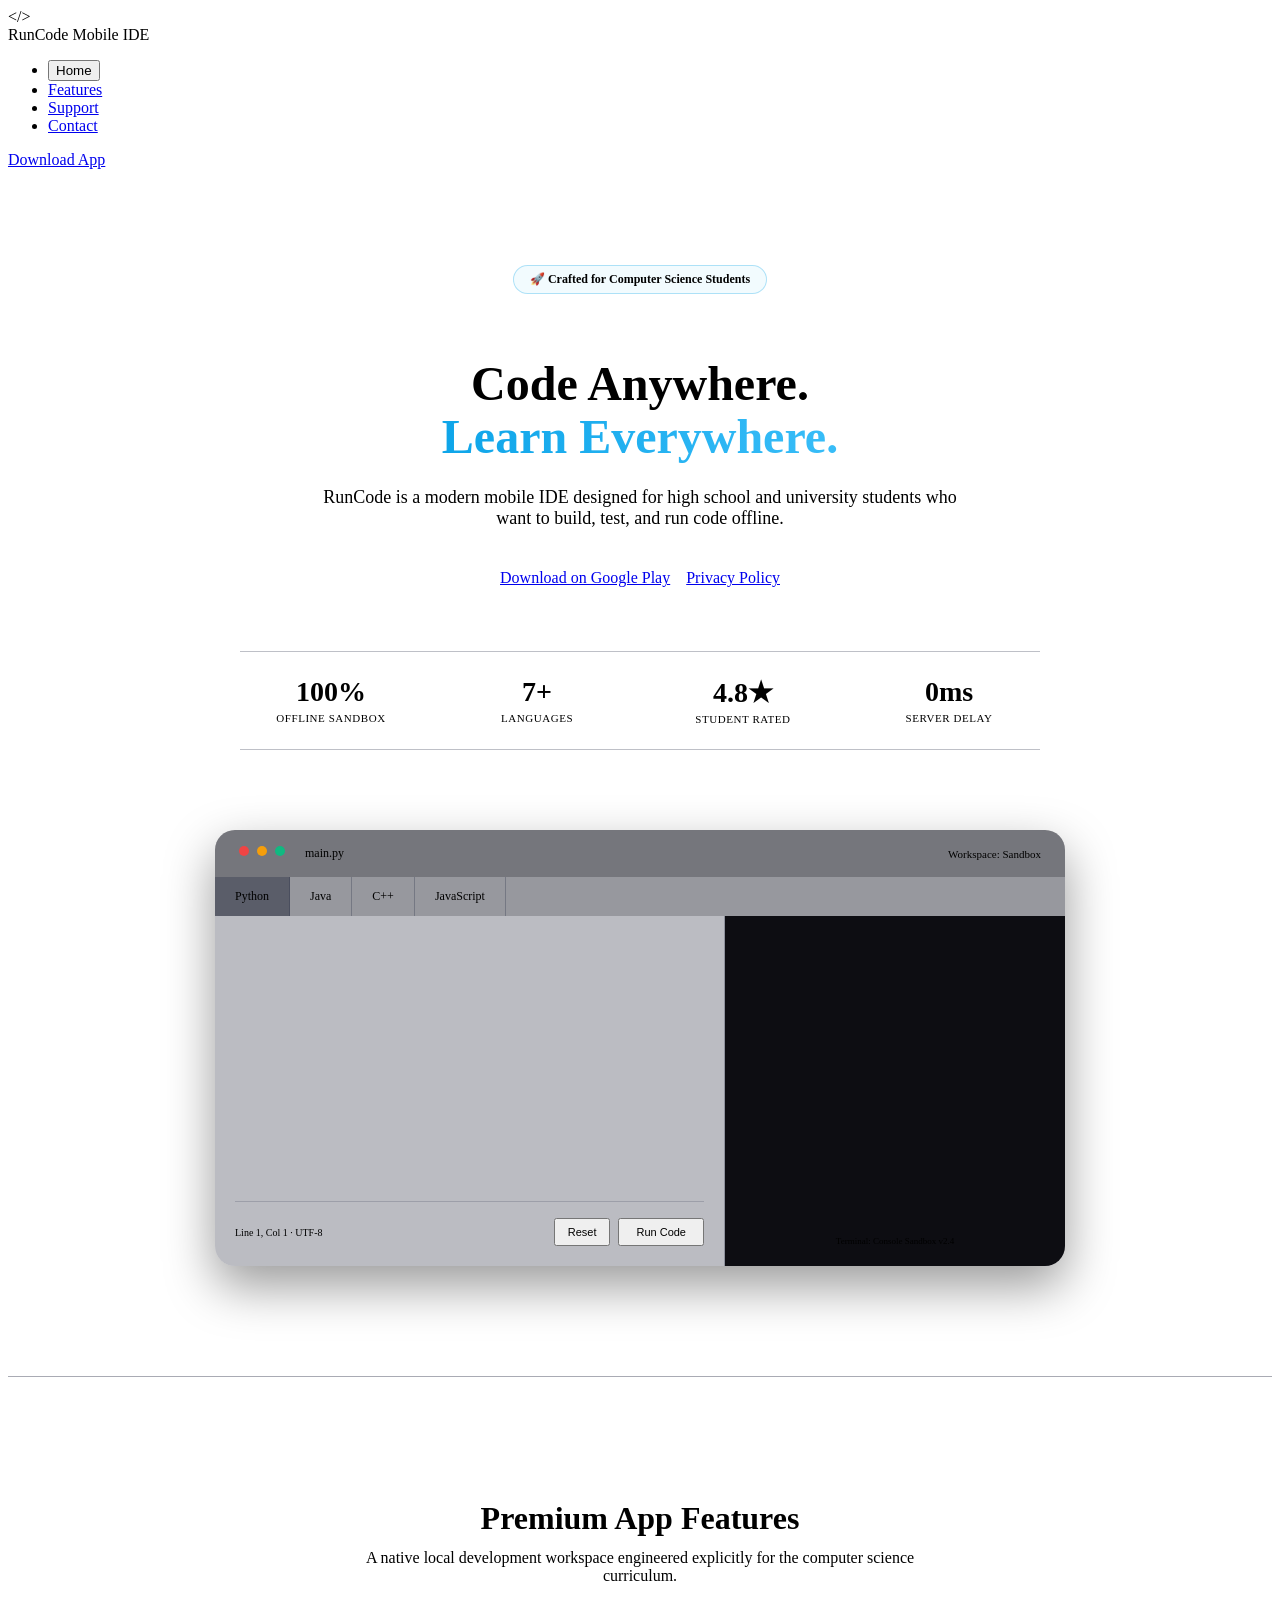
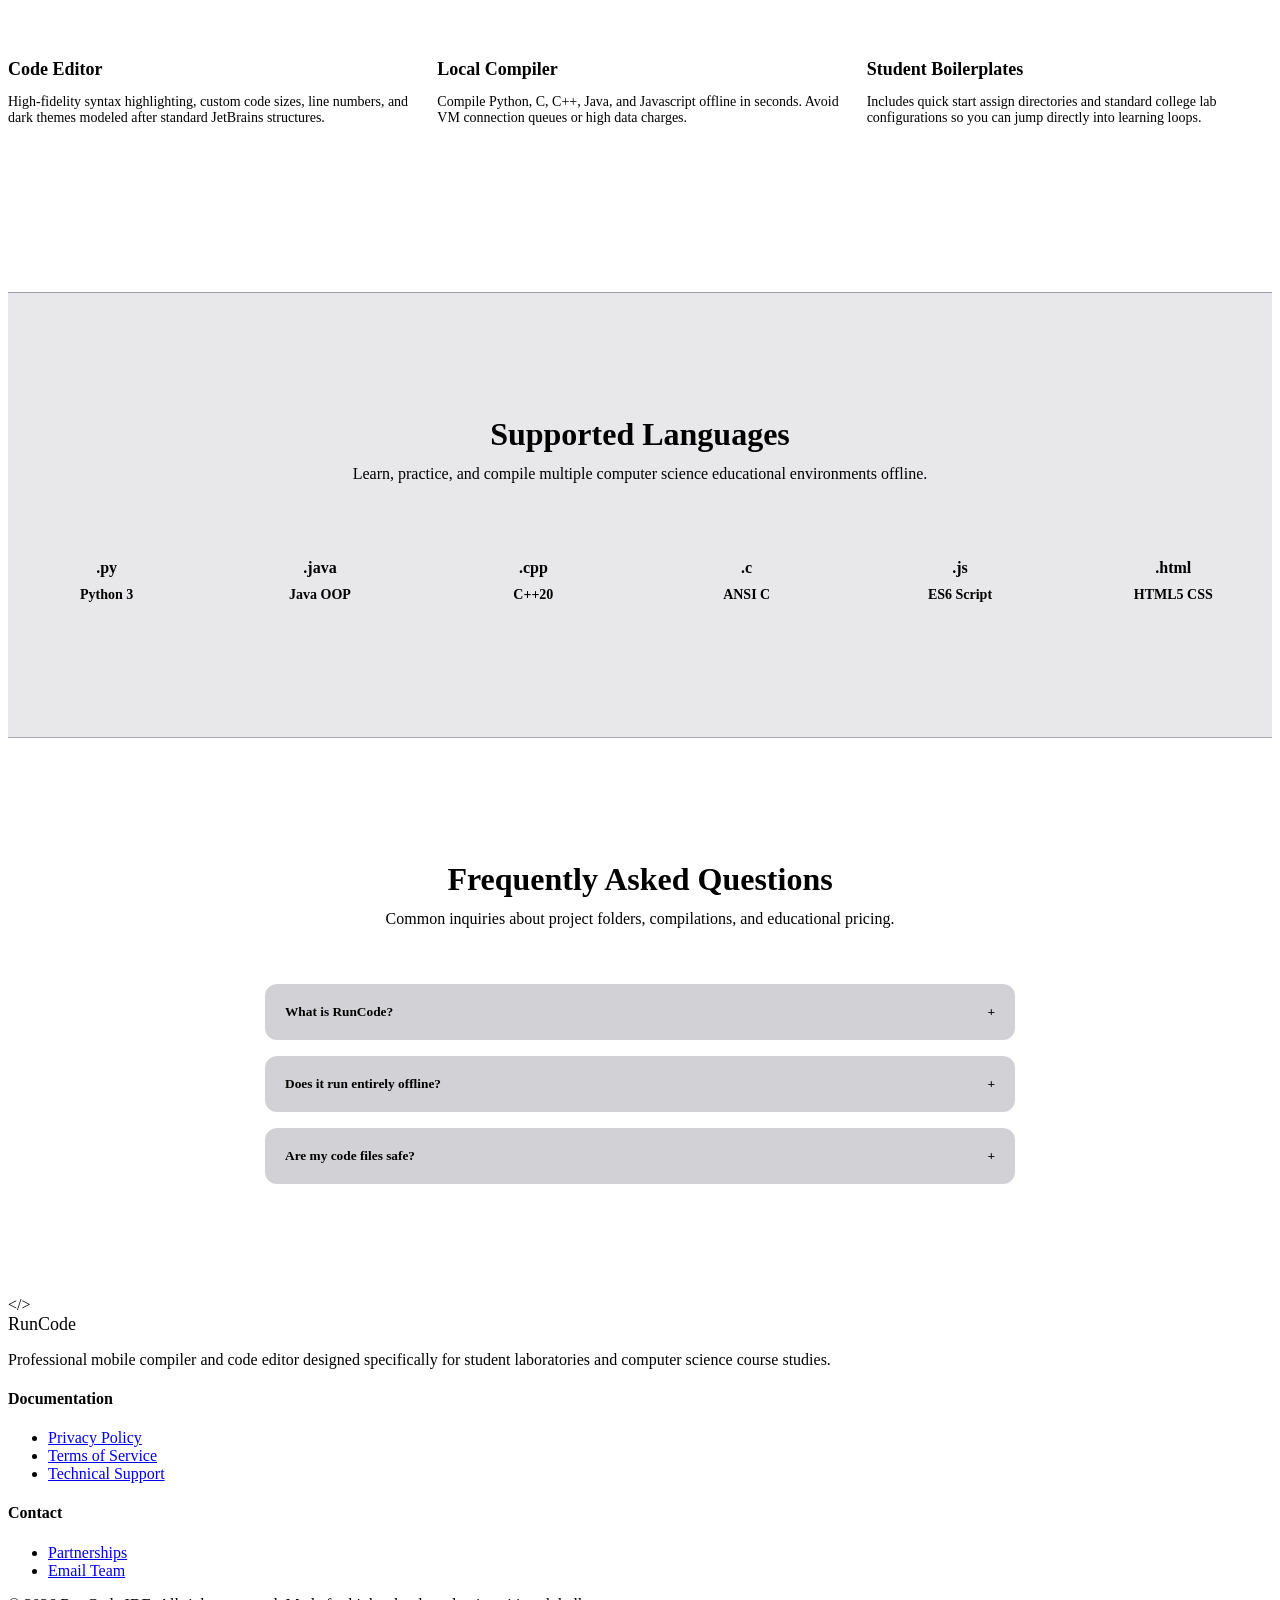
==== index.html @ 437e41e8 "Add files via upload" ====
<!DOCTYPE html>
<html lang="en">
<head>
  <meta charset="UTF-8">
  <meta name="viewport" content="width=device-width, initial-scale=1.0">
  <title>RunCode - Professional Mobile IDE & Code Editor for Students</title>
  
  <!-- Primary Meta Tags -->
  <meta name="title" content="RunCode - Professional Mobile IDE & Code Editor for Students">
  <meta name="description" content="Write, compile, and execute program scripts offline on Android. The ultimate light-weight IDE supporting Python, Java, C, C++, JavaScript, HTML, and CSS for computer science courses.">
  <meta name="keywords" content="RunCode, Mobile IDE, Android code editor, offline compiler, Python IDE, C C++ compiler, Java mobile workspace, CS student editor">
  
  <!-- Custom stylesheets -->
  <link rel="stylesheet" href="css/style.css">
  <link rel="stylesheet" href="css/responsive.css">
  <link rel="stylesheet" href="css/animations.css">
  
  <!-- Inline custom styles for static layout spacing -->
  <style>
    /* Section containers spacing */
    .hero-section {
      padding: 96px 0 110px 0;
      text-align: center;
      position: relative;
    }
    .badge {
      display: inline-flex;
      align-items: center;
      gap: 6px;
      padding: 6px 16px;
      border-radius: 9999px;
      border: 1px solid rgba(14, 165, 233, 0.3);
      background-color: rgba(14, 165, 233, 0.05);
      font-size: 12px;
      font-weight: 600;
      color: var(--accent-color);
      margin-bottom: 24px;
    }
    .hero-heading {
      font-size: 48px;
      margin-bottom: 24px;
      line-height: 1.1;
    }
    .hero-heading span {
      background: linear-gradient(to right, #0EA5E9, #38BDF8);
      -webkit-background-clip: text;
      -webkit-text-fill-color: transparent;
    }
    .hero-desc {
      font-size: 18px;
      max-width: 650px;
      margin: 0 auto 40px auto;
    }
    .hero-ctas {
      display: flex;
      justify-content: center;
      gap: 16px;
      margin-bottom: 64px;
    }
    
    /* Stats Row */
    .stats-row {
      display: grid;
      grid-template-columns: repeat(4, 1fr);
      gap: 24px;
      max-width: 800px;
      margin: 0 auto 80px auto;
      border-top: 1px solid rgba(42, 47, 69, 0.3);
      border-bottom: 1px solid rgba(42, 47, 69, 0.3);
      padding: 24px 0;
    }
    .stat-card {
      text-align: center;
    }
    .stat-value {
      font-family: var(--font-display);
      font-size: 28px;
      font-weight: 800;
      color: var(--text-white);
    }
    .stat-label {
      font-size: 11px;
      color: var(--text-gray);
      text-transform: uppercase;
      letter-spacing: 0.05em;
      margin-top: 4px;
    }

    /* Compiler Mockup styling */
    .mockup-container {
      width: 100%;
      max-width: 850px;
      margin: 0 auto;
      border-radius: 20px;
      border: 1px solid var(--border-color);
      background-color: rgba(30, 34, 53, 0.3);
      backdrop-filter: blur(12px);
      box-shadow: 0 20px 50px rgba(0, 0, 0, 0.4);
      overflow: hidden;
    }
    .mockup-header {
      display: flex;
      align-items: center;
      justify-content: space-between;
      padding: 16px 24px;
      border-b: 1px solid rgba(42, 47, 69, 0.6);
      background-color: rgba(13, 13, 18, 0.4);
    }
    .mockup-dots {
      display: flex;
      gap: 8px;
    }
    .dot {
      height: 10px;
      width: 10px;
      border-radius: 50%;
    }
    .dot-red { background-color: #EF4444; }
    .dot-yellow { background-color: #F59E0B; }
    .dot-green { background-color: #10B981; }
    
    .mockup-file {
      font-family: var(--font-mono);
      font-size: 12px;
      color: var(--text-gray);
      margin-left: 12px;
    }
    .mockup-tabs {
      display: flex;
      border-b: 1px solid rgba(42, 47, 69, 0.3);
      background-color: rgba(13, 13, 18, 0.2);
    }
    .static-lang-tab {
      padding: 12px 20px;
      font-family: var(--font-mono);
      font-size: 12px;
      color: var(--text-gray);
      background: transparent;
      border: none;
      border-right: 1px solid rgba(42, 47, 69, 0.3);
      cursor: pointer;
      transition: var(--transition);
    }
    .static-lang-tab.active {
      background-color: rgba(30, 34, 53, 0.5);
      color: var(--text-white);
      border-bottom: 2px solid var(--accent-color);
    }
    .mockup-split {
      display: grid;
      grid-template-columns: 3fr 2fr;
      min-height: 350px;
    }
    .editor-pane {
      padding: 20px;
      display: flex;
      flex-direction: column;
      border-right: 1px solid rgba(42, 47, 69, 0.3);
    }
    .editor-pane textarea {
      width: 100%;
      flex-grow: 1;
      background: transparent;
      border: none;
      font-family: var(--font-mono);
      font-size: 13px;
      color: #E2E8F0;
      resize: none;
      line-height: 1.6;
    }
    .editor-pane textarea:focus {
      outline: none;
    }
    .editor-footer {
      display: flex;
      justify-content: space-between;
      align-items: center;
      padding-top: 16px;
      border-top: 1px solid rgba(42, 47, 69, 0.2);
      font-family: var(--font-mono);
      font-size: 10px;
      color: var(--text-gray);
    }
    .console-pane {
      background-color: #0D0D12;
      padding: 20px;
      display: flex;
      flex-direction: column;
      justify-content: space-between;
    }
    .console-pane pre {
      font-family: var(--font-mono);
      font-size: 12px;
      color: #CBD5E1;
      white-space: pre-wrap;
      line-height: 1.5;
    }

    /* Grid layouts */
    .section-title {
      text-align: center;
      margin-bottom: 56px;
    }
    .section-title h2 {
      font-size: 32px;
      margin-bottom: 12px;
    }
    .section-title p {
      max-width: 600px;
      margin: 0 auto;
    }
    .grid-3 {
      display: grid;
      grid-template-columns: repeat(3, 1fr);
      gap: 24px;
      margin-bottom: 56px;
    }
    .grid-4 {
      display: grid;
      grid-template-columns: repeat(4, 1fr);
      gap: 24px;
    }

    /* Accordion FAQ */
    .faq-wrapper {
      max-width: 750px;
      margin: 0 auto;
    }
    .faq-item {
      border: 1px solid var(--border-color);
      border-radius: 12px;
      background-color: rgba(30, 34, 53, 0.2);
      margin-bottom: 16px;
      overflow: hidden;
    }
    .faq-trigger {
      width: 100%;
      padding: 20px;
      text-align: left;
      font-family: var(--font-display);
      font-weight: 700;
      color: var(--text-white);
      background: transparent;
      border: none;
      cursor: pointer;
      display: flex;
      justify-content: space-between;
      align-items: center;
    }
    .faq-content {
      padding: 0 20px 20px 20px;
      font-size: 14px;
      color: var(--text-gray);
      line-height: 1.6;
      display: none;
    }
  </style>
</head>
<body>

  <!-- Static header -->
  <header class="header">
    <div class="container header-container">
      <div class="logo-wrapper" onclick="window.scrollTo({top:0, behavior:'smooth'})">
        <div class="logo-icon">
          &lt;/&gt;
        </div>
        <div class="logo-text">
          <span class="logo-title">RunCode</span>
          <span class="logo-subtitle">Mobile IDE</span>
        </div>
      </div>
      
      <nav class="nav-menu">
        <ul class="nav-list">
          <li><button class="nav-link active" onclick="window.scrollTo({top:0, behavior:'smooth'})">Home</button></li>
          <li><a href="#features" class="nav-link">Features</a></li>
          <li><a href="support.html" class="nav-link">Support</a></li>
          <li><a href="contact.html" class="nav-link">Contact</a></li>
        </ul>
      </nav>

      <div class="header-ctas desktop-only">
        <a href="https://play.google.com" target="_blank" class="cta-button cta-primary">Download App</a>
      </div>
    </div>
  </header>

  <!-- Hero section -->
  <section class="hero-section">
    <div class="container scroll-fade">
      <div class="badge">🚀 Crafted for Computer Science Students</div>
      <h1 class="hero-heading">Code Anywhere. <br><span>Learn Everywhere.</span></h1>
      <p class="hero-desc">RunCode is a modern mobile IDE designed for high school and university students who want to build, test, and run code offline.</p>
      
      <div class="hero-ctas">
        <a href="https://play.google.com" target="_blank" class="cta-button cta-primary">Download on Google Play</a>
        <a href="privacy.html" class="cta-button cta-secondary">Privacy Policy</a>
      </div>

      <!-- Rating metrics row -->
      <div class="stats-row">
        <div class="stat-card">
          <div class="stat-value">100%</div>
          <div class="stat-label">Offline Sandbox</div>
        </div>
        <div class="stat-card">
          <div class="stat-value">7+</div>
          <div class="stat-label">Languages</div>
        </div>
        <div class="stat-card">
          <div class="stat-value">4.8★</div>
          <div class="stat-label">Student Rated</div>
        </div>
        <div class="stat-card">
          <div class="stat-value">0ms</div>
          <div class="stat-label">Server Delay</div>
        </div>
      </div>

      <!-- Mockup Compiler Frame -->
      <div class="mockup-container floating-mock">
        <div class="mockup-header">
          <div class="mockup-dots">
            <div class="dot dot-red"></div>
            <div class="dot dot-yellow"></div>
            <div class="dot dot-green"></div>
            <span class="mockup-file" id="static-file-label">main.py</span>
          </div>
          <span style="font-family:var(--font-mono);font-size:11px;color:var(--text-muted)">Workspace: Sandbox</span>
        </div>
        
        <div class="mockup-tabs">
          <button class="static-lang-tab active" data-lang="python">Python</button>
          <button class="static-lang-tab" data-lang="java">Java</button>
          <button class="static-lang-tab" data-lang="cpp">C++</button>
          <button class="static-lang-tab" data-lang="javascript">JavaScript</button>
        </div>

        <div class="mockup-split">
          <div class="editor-pane">
            <textarea id="static-code-editor" spellcheck="false"></textarea>
            <div class="editor-footer">
              <span>Line 1, Col 1 · UTF-8</span>
              <div style="display:flex;gap:8px">
                <button id="static-reset-btn" class="cta-button cta-secondary" style="padding:6px 12px;font-size:11px">Reset</button>
                <button id="static-run-btn" class="cta-button cta-primary" style="padding:6px 16px;font-size:11px">Run Code</button>
              </div>
            </div>
          </div>
          <div class="console-pane">
            <pre id="static-terminal-console"></pre>
            <span style="font-family:var(--font-mono);font-size:9px;color:var(--text-muted)">Terminal: Console Sandbox v2.4</span>
          </div>
        </div>
      </div>

    </div>
  </section>

  <!-- Features grid section -->
  <section id="features" style="padding:96px 0;border-top:1px solid rgba(42, 47, 69, 0.4)">
    <div class="container scroll-fade">
      <div class="section-title">
        <h2>Premium App Features</h2>
        <p>A native local development workspace engineered explicitly for the computer science curriculum.</p>
      </div>
      
      <div class="grid-3" style="grid-template-columns: repeat(auto-fit, minmax(280px, 1fr))">
        <div class="card">
          <h3 style="font-size:18px;margin-bottom:12px;color:var(--accent-color)">Code Editor</h3>
          <p style="font-size:14px">High-fidelity syntax highlighting, custom code sizes, line numbers, and dark themes modeled after standard JetBrains structures.</p>
        </div>
        <div class="card">
          <h3 style="font-size:18px;margin-bottom:12px;color:var(--accent-color)">Local Compiler</h3>
          <p style="font-size:14px">Compile Python, C, C++, Java, and Javascript offline in seconds. Avoid VM connection queues or high data charges.</p>
        </div>
        <div class="card">
          <h3 style="font-size:18px;margin-bottom:12px;color:var(--accent-color)">Student Boilerplates</h3>
          <p style="font-size:14px">Includes quick start assign directories and standard college lab configurations so you can jump directly into learning loops.</p>
        </div>
      </div>
    </div>
  </section>

  <!-- Supported Languages -->
  <section style="padding:96px 0;background-color:rgba(30, 34, 53, 0.1);border-top:1px solid rgba(42, 47, 69, 0.4)">
    <div class="container scroll-fade">
      <div class="section-title">
        <h2>Supported Languages</h2>
        <p>Learn, practice, and compile multiple computer science educational environments offline.</p>
      </div>

      <div style="display:flex;flex-wrap:wrap;justify-content:center;gap:16px">
        <div class="card" style="padding:20px;text-align:center;min-width:130px;flex:1">
          <span style="font-family:var(--font-mono);font-weight:700">.py</span>
          <h4 style="margin-top:10px;font-size:14px">Python 3</h4>
        </div>
        <div class="card" style="padding:20px;text-align:center;min-width:130px;flex:1">
          <span style="font-family:var(--font-mono);font-weight:700">.java</span>
          <h4 style="margin-top:10px;font-size:14px">Java OOP</h4>
        </div>
        <div class="card" style="padding:20px;text-align:center;min-width:130px;flex:1">
          <span style="font-family:var(--font-mono);font-weight:700">.cpp</span>
          <h4 style="margin-top:10px;font-size:14px">C++20</h4>
        </div>
        <div class="card" style="padding:20px;text-align:center;min-width:130px;flex:1">
          <span style="font-family:var(--font-mono);font-weight:700">.c</span>
          <h4 style="margin-top:10px;font-size:14px">ANSI C</h4>
        </div>
        <div class="card" style="padding:20px;text-align:center;min-width:130px;flex:1">
          <span style="font-family:var(--font-mono);font-weight:700">.js</span>
          <h4 style="margin-top:10px;font-size:14px">ES6 Script</h4>
        </div>
        <div class="card" style="padding:20px;text-align:center;min-width:130px;flex:1">
          <span style="font-family:var(--font-mono);font-weight:700">.html</span>
          <h4 style="margin-top:10px;font-size:14px">HTML5 CSS</h4>
        </div>
      </div>
    </div>
  </section>

  <!-- FAQ Accordion section -->
  <section style="padding:96px 0;border-top:1px solid rgba(42, 47, 69, 0.4)">
    <div class="container scroll-fade">
      <div class="section-title">
        <h2>Frequently Asked Questions</h2>
        <p>Common inquiries about project folders, compilations, and educational pricing.</p>
      </div>

      <div class="faq-wrapper">
        <div class="faq-item">
          <button class="faq-trigger" onclick="this.nextElementSibling.style.display = this.nextElementSibling.style.display === 'block' ? 'none' : 'block'">
            <span>What is RunCode?</span>
            <span style="color:var(--accent-color)">+</span>
          </button>
          <div class="faq-content">RunCode is a standard educational mobile IDE built explicitly for Android devices to let high school and university students compile, execute, and save code offline.</div>
        </div>
        <div class="faq-item">
          <button class="faq-trigger" onclick="this.nextElementSibling.style.display = this.nextElementSibling.style.display === 'block' ? 'none' : 'block'">
            <span>Does it run entirely offline?</span>
            <span style="color:var(--accent-color)">+</span>
          </button>
          <div class="faq-content">Yes, all compiler runtimes are compiled into the local Android application package, making compilation totally secure and functional without internet data packages.</div>
        </div>
        <div class="faq-item">
          <button class="faq-trigger" onclick="this.nextElementSibling.style.display = this.nextElementSibling.style.display === 'block' ? 'none' : 'block'">
            <span>Are my code files safe?</span>
            <span style="color:var(--accent-color)">+</span>
          </button>
          <div class="faq-content">Completely. RunCode uses Google's standard Storage Access Framework. Your projects are stored locally on your own storage, and we never access, upload, or sell your files.</div>
        </div>
      </div>
    </div>
  </section>

  <!-- Footer -->
  <footer class="footer">
    <div class="container">
      <div class="footer-grid">
        <div class="footer-about">
          <div class="logo-wrapper">
            <div class="logo-icon">&lt;/&gt;</div>
            <span class="logo-title" style="font-size:18px">RunCode</span>
          </div>
          <p class="footer-desc">Professional mobile compiler and code editor designed specifically for student laboratories and computer science course studies.</p>
        </div>
        
        <div>
          <h4 class="footer-col-title">Documentation</h4>
          <ul class="footer-links">
            <li><a href="privacy.html" class="footer-link">Privacy Policy</a></li>
            <li><a href="terms.html" class="footer-link">Terms of Service</a></li>
            <li><a href="support.html" class="footer-link">Technical Support</a></li>
          </ul>
        </div>

        <div>
          <h4 class="footer-col-title">Contact</h4>
          <ul class="footer-links">
            <li><a href="contact.html" class="footer-link">Partnerships</a></li>
            <li><a href="mailto:inventinginsaan@gmail.com" class="footer-link">Email Team</a></li>
          </ul>
        </div>
      </div>

      <div class="footer-bottom">
        <span>&copy; 2026 RunCode IDE. All rights reserved.</span>
        <span>Made for high schools and universities globally.</span>
      </div>
    </div>
  </footer>

  <!-- Scripts integration -->
  <script src="js/app.js"></script>
  <script src="js/animations.js"></script>
  <script src="js/navigation.js"></script>
</body>
</html>
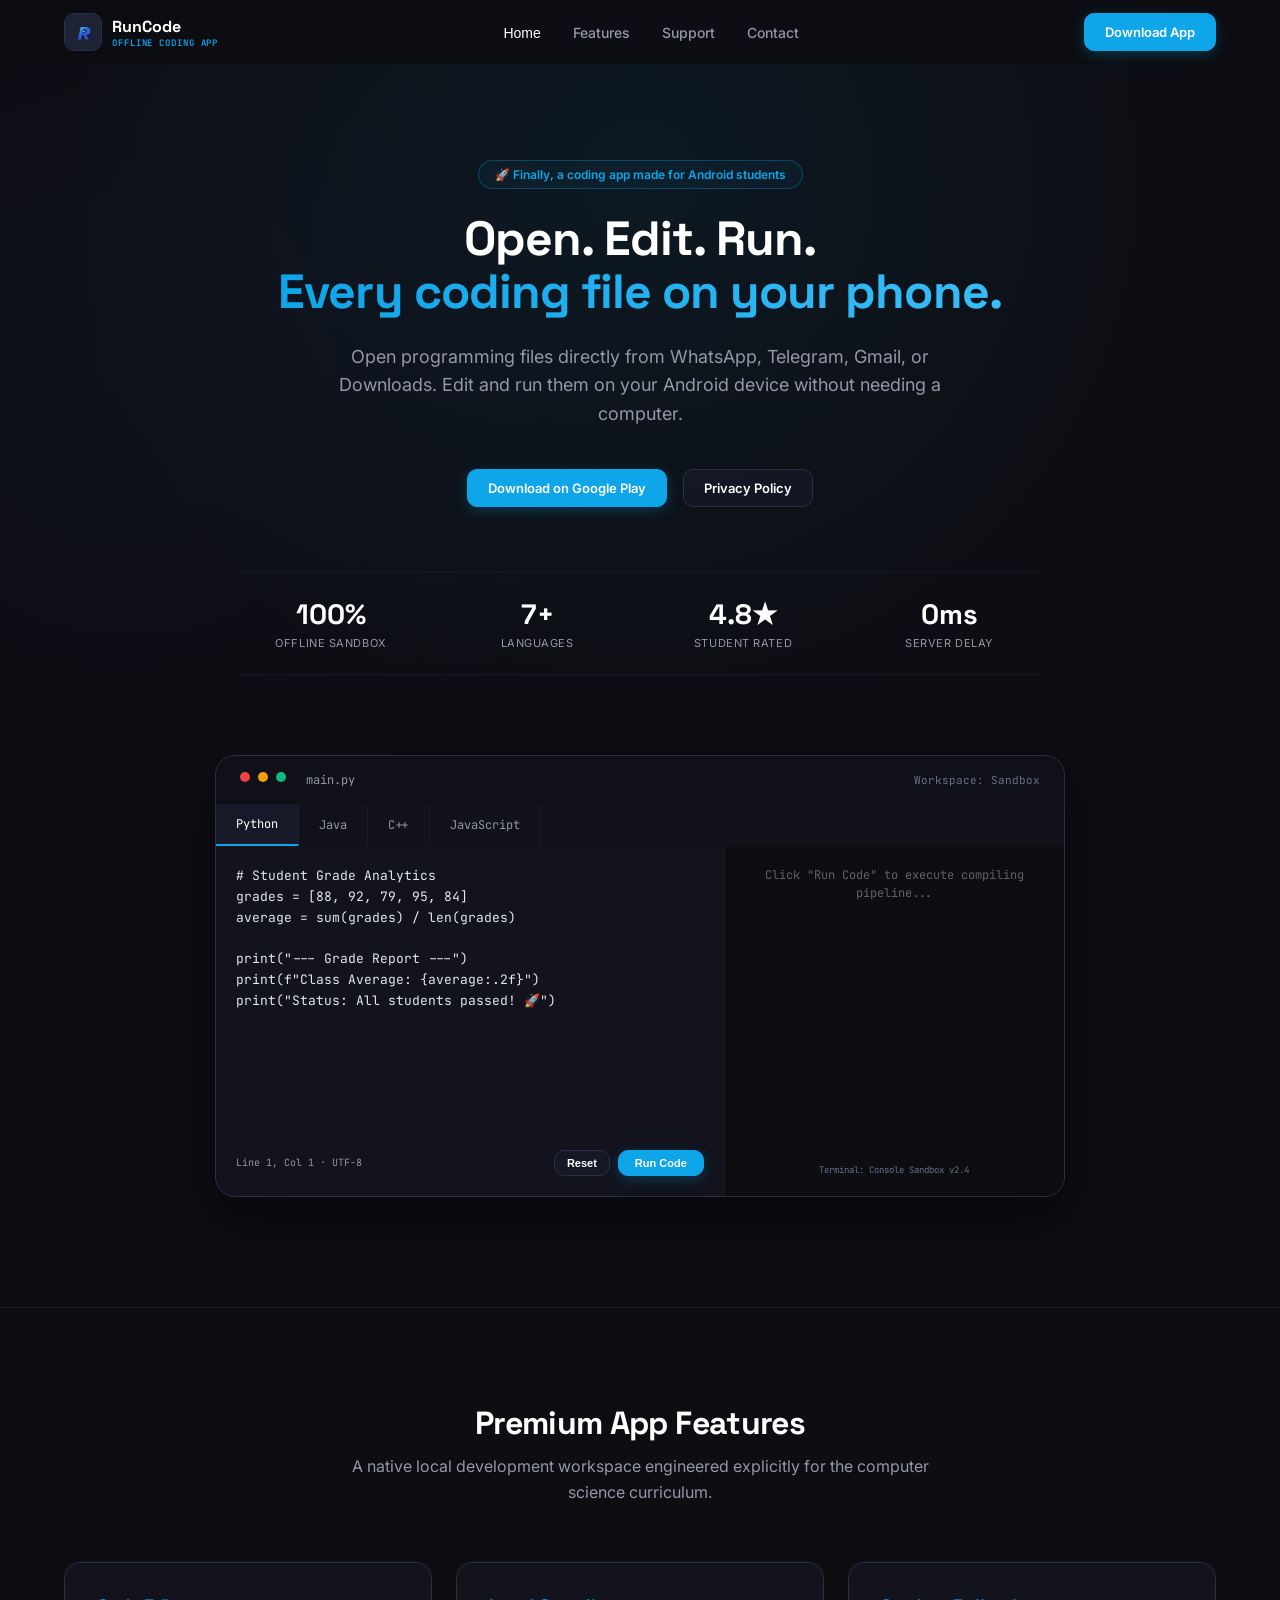
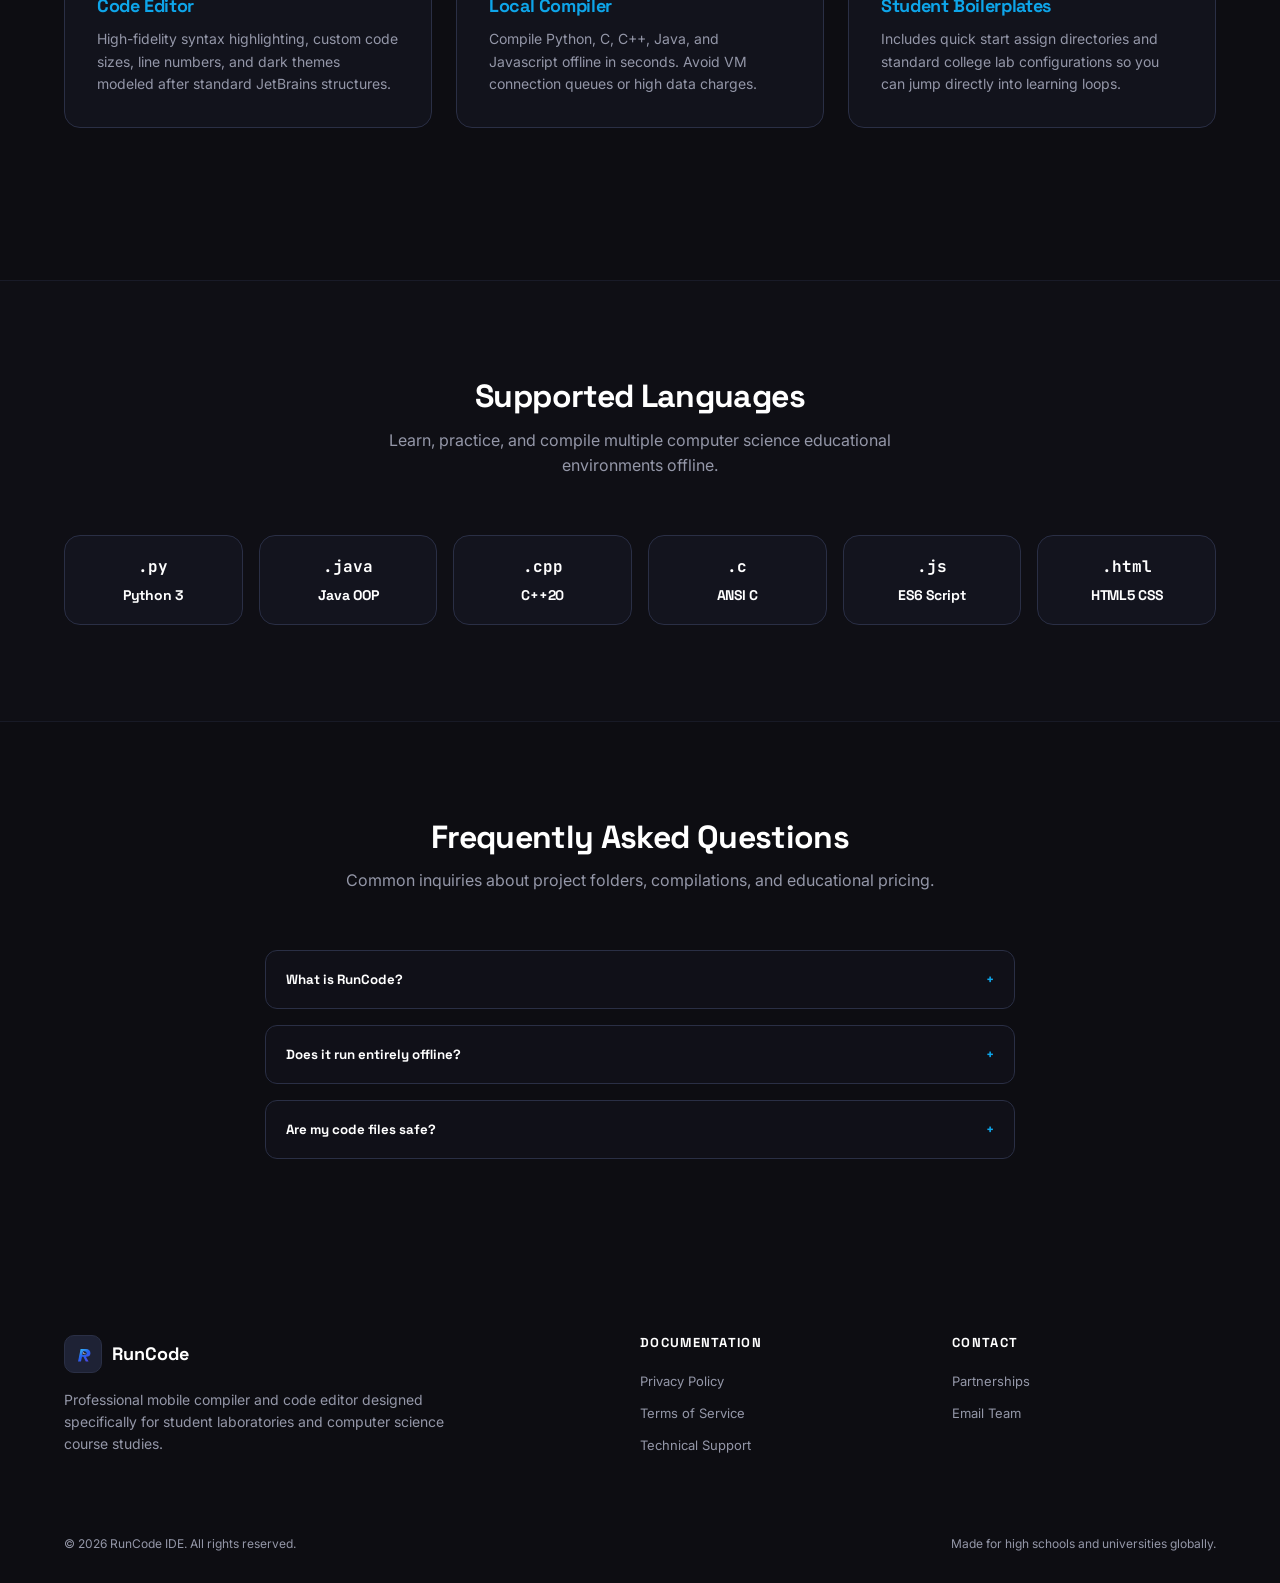
==== commit 4486d8fd: "Update index.html" ====
--- a/index.html
+++ b/index.html
@@ -263,11 +263,22 @@
     <div class="container header-container">
       <div class="logo-wrapper" onclick="window.scrollTo({top:0, behavior:'smooth'})">
         <div class="logo-icon">
-          &lt;/&gt;
+          <svg width="24" height="24" viewBox="0 0 512 512" fill="none" xmlns="http://www.w3.org/2000/svg">
+            <defs>
+              <linearGradient id="rGradientHeader" x1="180" y1="150" x2="380" y2="415" gradientUnits="userSpaceOnUse">
+                <stop offset="0%" stop-color="#38BDF8" />
+                <stop offset="45%" stop-color="#2563EB" />
+                <stop offset="100%" stop-color="#4F46E5" />
+              </linearGradient>
+            </defs>
+            <path d="M 205 150 H 320 C 380 150, 415 190, 415 240 C 415 290, 380 315, 320 315 C 320 315, 345 365, 375 415 H 315 L 265 315 H 235 L 212 415 H 150 Z M 255 195 L 238 275 H 290 C 315 275, 335 260, 335 240 C 335 220, 315 195, 290 195 Z" fill="url(#rGradientHeader)" />
+            <path d="M 258 220 L 275 235 L 258 250" stroke="white" stroke-width="12" stroke-linecap="round" stroke-linejoin="round" />
+            <path d="M 283 250 H 303" stroke="white" stroke-width="12" stroke-linecap="round" />
+          </svg>
         </div>
         <div class="logo-text">
           <span class="logo-title">RunCode</span>
-          <span class="logo-subtitle">Mobile IDE</span>
+          <span class="logo-subtitle">Offline Coding App</span>
         </div>
       </div>
       
@@ -289,9 +300,9 @@
   <!-- Hero section -->
   <section class="hero-section">
     <div class="container scroll-fade">
-      <div class="badge">🚀 Crafted for Computer Science Students</div>
-      <h1 class="hero-heading">Code Anywhere. <br><span>Learn Everywhere.</span></h1>
-      <p class="hero-desc">RunCode is a modern mobile IDE designed for high school and university students who want to build, test, and run code offline.</p>
+      <div class="badge">🚀 Finally, a coding app made for Android students</div>
+      <h1 class="hero-heading">Open. Edit. Run. <br><span>Every coding file on your phone.</span></h1>
+      <p class="hero-desc">Open programming files directly from WhatsApp, Telegram, Gmail, or Downloads. Edit and run them on your Android device without needing a computer.</p>
       
       <div class="hero-ctas">
         <a href="https://play.google.com" target="_blank" class="cta-button cta-primary">Download on Google Play</a>
@@ -459,8 +470,21 @@
     <div class="container">
       <div class="footer-grid">
         <div class="footer-about">
-          <div class="logo-wrapper">
-            <div class="logo-icon">&lt;/&gt;</div>
+          <div class="logo-wrapper" onclick="window.scrollTo({top:0, behavior:'smooth'})">
+            <div class="logo-icon">
+              <svg width="24" height="24" viewBox="0 0 512 512" fill="none" xmlns="http://www.w3.org/2000/svg">
+                <defs>
+                  <linearGradient id="rGradientFooter" x1="180" y1="150" x2="380" y2="415" gradientUnits="userSpaceOnUse">
+                    <stop offset="0%" stop-color="#38BDF8" />
+                    <stop offset="45%" stop-color="#2563EB" />
+                    <stop offset="100%" stop-color="#4F46E5" />
+                  </linearGradient>
+                </defs>
+                <path d="M 205 150 H 320 C 380 150, 415 190, 415 240 C 415 290, 380 315, 320 315 C 320 315, 345 365, 375 415 H 315 L 265 315 H 235 L 212 415 H 150 Z M 255 195 L 238 275 H 290 C 315 275, 335 260, 335 240 C 335 220, 315 195, 290 195 Z" fill="url(#rGradientFooter)" />
+                <path d="M 258 220 L 275 235 L 258 250" stroke="white" stroke-width="12" stroke-linecap="round" stroke-linejoin="round" />
+                <path d="M 283 250 H 303" stroke="white" stroke-width="12" stroke-linecap="round" />
+              </svg>
+            </div>
             <span class="logo-title" style="font-size:18px">RunCode</span>
           </div>
           <p class="footer-desc">Professional mobile compiler and code editor designed specifically for student laboratories and computer science course studies.</p>
--- a/css/style.css
+++ b/css/style.css
@@ -0,0 +1,305 @@
+/* 
+  RunCode IDE - Core CSS Stylesheet
+  Crafted for premium dark theme software product presentation.
+*/
+
+@import url('https://fonts.googleapis.com/css2?family=Inter:wght@400;500;600;700&family=Space+Grotesk:wght@400;500;600;700&family=JetBrains+Mono:wght@400;500;600&display=swap');
+
+:root {
+  --bg-color: #0D0D12;
+  --card-color: #1E2235;
+  --border-color: #2A2F45;
+  --accent-color: #0EA5E9;
+  --accent-glow: rgba(14, 165, 233, 0.15);
+  --text-white: #FFFFFF;
+  --text-gray: #9497A8;
+  --text-muted: #64748B;
+  
+  --font-sans: 'Inter', system-ui, -apple-system, sans-serif;
+  --font-display: 'Space Grotesk', sans-serif;
+  --font-mono: 'JetBrains Mono', monospace;
+  
+  --transition: all 0.3s cubic-bezier(0.4, 0, 0.2, 1);
+}
+
+* {
+  box-sizing: border-box;
+  margin: 0;
+  padding: 0;
+}
+
+html {
+  scroll-behavior: smooth;
+  background-color: var(--bg-color);
+  color: var(--text-white);
+  font-family: var(--font-sans);
+  -webkit-font-smoothing: antialiased;
+}
+
+body {
+  min-height: 100vh;
+  display: flex;
+  flex-direction: column;
+  overflow-x: hidden;
+  background-image: 
+    radial-gradient(circle at 50% 20%, rgba(14, 165, 233, 0.08) 0%, transparent 60%),
+    radial-gradient(circle at 10% 40%, rgba(59, 130, 246, 0.03) 0%, transparent 40%);
+  background-attachment: fixed;
+}
+
+/* Typography base */
+h1, h2, h3, h4 {
+  font-family: var(--font-display);
+  font-weight: 700;
+  letter-spacing: -0.02em;
+  line-height: 1.2;
+}
+
+p {
+  color: var(--text-gray);
+  line-height: 1.6;
+}
+
+a {
+  color: var(--accent-color);
+  text-decoration: none;
+  transition: var(--transition);
+}
+
+a:hover {
+  filter: brightness(1.2);
+}
+
+/* Layout container */
+.container {
+  width: 100%;
+  max-width: 1200px;
+  margin: 0 auto;
+  padding: 0 24px;
+}
+
+/* Header & Nav style */
+.header {
+  position: sticky;
+  top: 0;
+  z-index: 1000;
+  width: 100%;
+  border-b: 1px solid rgba(42, 47, 69, 0.6);
+  background-color: rgba(13, 13, 18, 0.85);
+  backdrop-filter: blur(12px);
+  -webkit-backdrop-filter: blur(12px);
+}
+
+.header-container {
+  display: flex;
+  height: 64px;
+  align-items: center;
+  justify-content: space-between;
+}
+
+.logo-wrapper {
+  display: flex;
+  align-items: center;
+  gap: 10px;
+  cursor: pointer;
+}
+
+.logo-icon {
+  display: flex;
+  height: 38px;
+  width: 38px;
+  align-items: center;
+  justify-content: center;
+  border-radius: 10px;
+  border: 1px solid var(--border-color);
+  background-color: var(--card-color);
+  color: var(--accent-color);
+  transition: var(--transition);
+}
+
+.logo-wrapper:hover .logo-icon {
+  border-color: rgba(14, 165, 233, 0.5);
+  box-shadow: 0 0 15px var(--accent-glow);
+}
+
+.logo-text {
+  display: flex;
+  flex-direction: column;
+}
+
+.logo-title {
+  font-family: var(--font-display);
+  font-size: 16px;
+  font-weight: 700;
+  color: var(--text-white);
+}
+
+.logo-subtitle {
+  font-family: var(--font-mono);
+  font-size: 9px;
+  text-transform: uppercase;
+  color: var(--accent-color);
+  font-weight: 600;
+  letter-spacing: 0.1em;
+}
+
+/* Navigation items */
+.nav-list {
+  display: flex;
+  list-style: none;
+  gap: 32px;
+}
+
+.nav-link {
+  font-size: 14px;
+  font-weight: 500;
+  color: var(--text-gray);
+  border: none;
+  background: transparent;
+  cursor: pointer;
+}
+
+.nav-link:hover, .nav-link.active {
+  color: var(--text-white);
+}
+
+/* Header Buttons */
+.cta-button {
+  display: inline-flex;
+  align-items: center;
+  gap: 8px;
+  padding: 10px 20px;
+  border-radius: 10px;
+  font-size: 13px;
+  font-weight: 600;
+  cursor: pointer;
+  transition: var(--transition);
+}
+
+.cta-primary {
+  background-color: var(--accent-color);
+  border: 1px solid var(--accent-color);
+  color: var(--text-white);
+  box-shadow: 0 4px 14px rgba(14, 165, 233, 0.25);
+}
+
+.cta-primary:hover {
+  background-color: #0284C7;
+  border-color: #0284C7;
+  transform: translateY(-1px);
+  box-shadow: 0 0 20px rgba(14, 165, 233, 0.4);
+}
+
+.cta-secondary {
+  background-color: rgba(30, 34, 53, 0.4);
+  border: 1px solid var(--border-color);
+  color: var(--text-white);
+}
+
+.cta-secondary:hover {
+  background-color: var(--card-color);
+  border-color: var(--accent-color);
+}
+
+/* Footer structure */
+.footer {
+  border-t: 1px solid rgba(42, 47, 69, 0.6);
+  background-color: var(--bg-color);
+  padding: 64px 0 32px 0;
+  margin-top: auto;
+}
+
+.footer-grid {
+  display: grid;
+  grid-template-columns: 2fr 1fr 1fr;
+  gap: 48px;
+  padding-bottom: 48px;
+  border-b: 1px solid rgba(42, 47, 69, 0.3);
+}
+
+.footer-about {
+  display: flex;
+  flex-direction: column;
+  gap: 16px;
+}
+
+.footer-desc {
+  font-size: 14px;
+  max-width: 400px;
+}
+
+.footer-socials {
+  display: flex;
+  gap: 12px;
+}
+
+.social-btn {
+  display: flex;
+  height: 36px;
+  width: 36px;
+  align-items: center;
+  justify-content: center;
+  border-radius: 8px;
+  border: 1px solid var(--border-color);
+  background-color: rgba(30, 34, 53, 0.4);
+  color: var(--text-gray);
+  transition: var(--transition);
+}
+
+.social-btn:hover {
+  background-color: var(--card-color);
+  color: var(--accent-color);
+  border-color: var(--accent-color);
+}
+
+.footer-col-title {
+  font-family: var(--font-display);
+  font-size: 13px;
+  text-transform: uppercase;
+  letter-spacing: 0.1em;
+  color: var(--text-white);
+  margin-bottom: 20px;
+}
+
+.footer-links {
+  list-style: none;
+  display: flex;
+  flex-direction: column;
+  gap: 12px;
+}
+
+.footer-link {
+  font-size: 13px;
+  color: var(--text-gray);
+  border: none;
+  background: transparent;
+  cursor: pointer;
+  text-align: left;
+}
+
+.footer-link:hover {
+  color: var(--accent-color);
+}
+
+.footer-bottom {
+  display: flex;
+  justify-content: space-between;
+  align-items: center;
+  padding-top: 32px;
+  font-size: 12px;
+  color: var(--text-gray);
+}
+
+/* Glass Cards and Containers */
+.card {
+  background-color: rgba(30, 34, 53, 0.3);
+  border: 1px solid var(--border-color);
+  border-radius: 16px;
+  padding: 32px;
+  transition: var(--transition);
+}
+
+.card:hover {
+  border-color: rgba(14, 165, 233, 0.3);
+  background-color: rgba(30, 34, 53, 0.6);
+}
--- a/css/responsive.css
+++ b/css/responsive.css
@@ -0,0 +1,72 @@
+/* 
+  RunCode IDE - Responsive Grid System
+  Mobile-First Breakpoint adjustments for fluid layouts.
+*/
+
+/* Large Desktop */
+@media (min-width: 1200px) {
+  .hero-heading {
+    font-size: 56px;
+  }
+}
+
+/* Tablet (max-width: 992px) */
+@media (max-width: 992px) {
+  .hero-heading {
+    font-size: 44px;
+  }
+  
+  .footer-grid {
+    grid-template-columns: 1fr 1fr;
+    gap: 32px;
+  }
+  
+  .footer-about {
+    grid-column: span 2;
+  }
+}
+
+/* Mobile landscape (max-width: 768px) */
+@media (max-width: 768px) {
+  .nav-menu {
+    display: none; /* Controlled by mobile hamburger */
+  }
+  
+  .desktop-only {
+    display: none !important;
+  }
+  
+  .hero-heading {
+    font-size: 36px;
+  }
+  
+  .footer-grid {
+    grid-template-columns: 1fr;
+  }
+  
+  .footer-about {
+    grid-column: span 1;
+  }
+  
+  .footer-bottom {
+    flex-direction: column;
+    gap: 16px;
+    text-align: center;
+  }
+}
+
+/* Mobile portrait (max-width: 480px) */
+@media (max-width: 480px) {
+  .container {
+    padding: 0 16px;
+  }
+  
+  .hero-heading {
+    font-size: 28px;
+  }
+  
+  .cta-button {
+    width: 100%;
+    justify-content: center;
+  }
+}
--- a/css/animations.css
+++ b/css/animations.css
@@ -0,0 +1,77 @@
+/* 
+  RunCode IDE - Animation Library
+  Pure CSS keyframes and transitions for smooth element state updates.
+*/
+
+/* Fade In animation */
+.fade-in {
+  animation: fadeIn 0.4s cubic-bezier(0.16, 1, 0.3, 1) forwards;
+}
+
+@keyframes fadeIn {
+  from {
+    opacity: 0;
+    transform: translateY(8px);
+  }
+  to {
+    opacity: 1;
+    transform: translateY(0);
+  }
+}
+
+/* Floating animation for visual mockups */
+.floating-mock {
+  animation: floatEffect 6s ease-in-out infinite;
+}
+
+@keyframes floatEffect {
+  0%, 100% {
+    transform: translateY(0px);
+  }
+  50% {
+    transform: translateY(-8px);
+  }
+}
+
+/* Pulse indicator for live execution states */
+.pulse-indicator {
+  animation: pulseIndicator 2s cubic-bezier(0.4, 0, 0.6, 1) infinite;
+}
+
+@keyframes pulseIndicator {
+  0%, 100% {
+    opacity: 1;
+    transform: scale(1);
+  }
+  50% {
+    opacity: .4;
+    transform: scale(1.1);
+  }
+}
+
+/* Glass shine overlay animation */
+.shine-overlay {
+  position: relative;
+  overflow: hidden;
+}
+
+.shine-overlay::after {
+  content: '';
+  position: absolute;
+  top: -50%;
+  left: -60%;
+  width: 30%;
+  height: 200%;
+  background: linear-gradient(
+    to right,
+    rgba(255, 255, 255, 0) 0%,
+    rgba(255, 255, 255, 0.05) 50%,
+    rgba(255, 255, 255, 0) 100%
+  );
+  transform: rotate(30deg);
+  transition: transform 0.5s ease;
+}
+
+.shine-overlay:hover::after {
+  transform: translate(300%, -20%) rotate(30deg);
+}
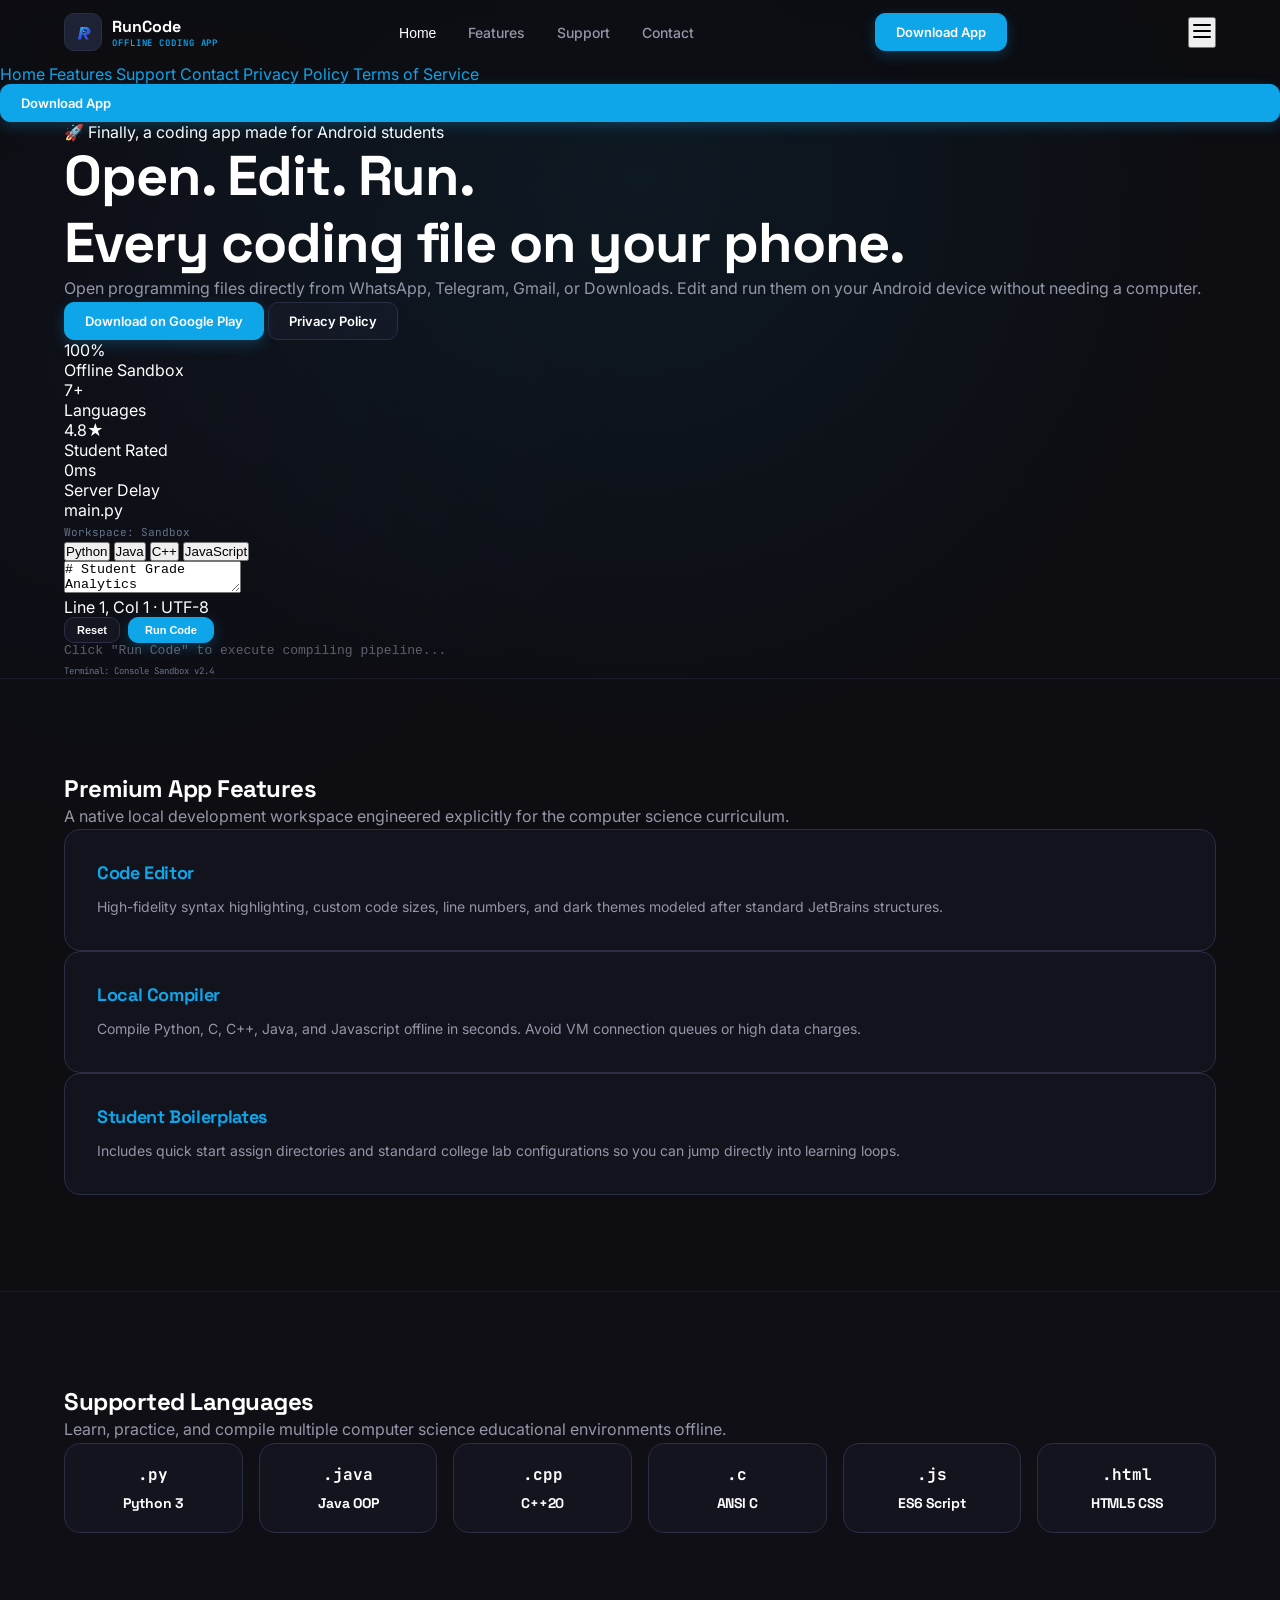
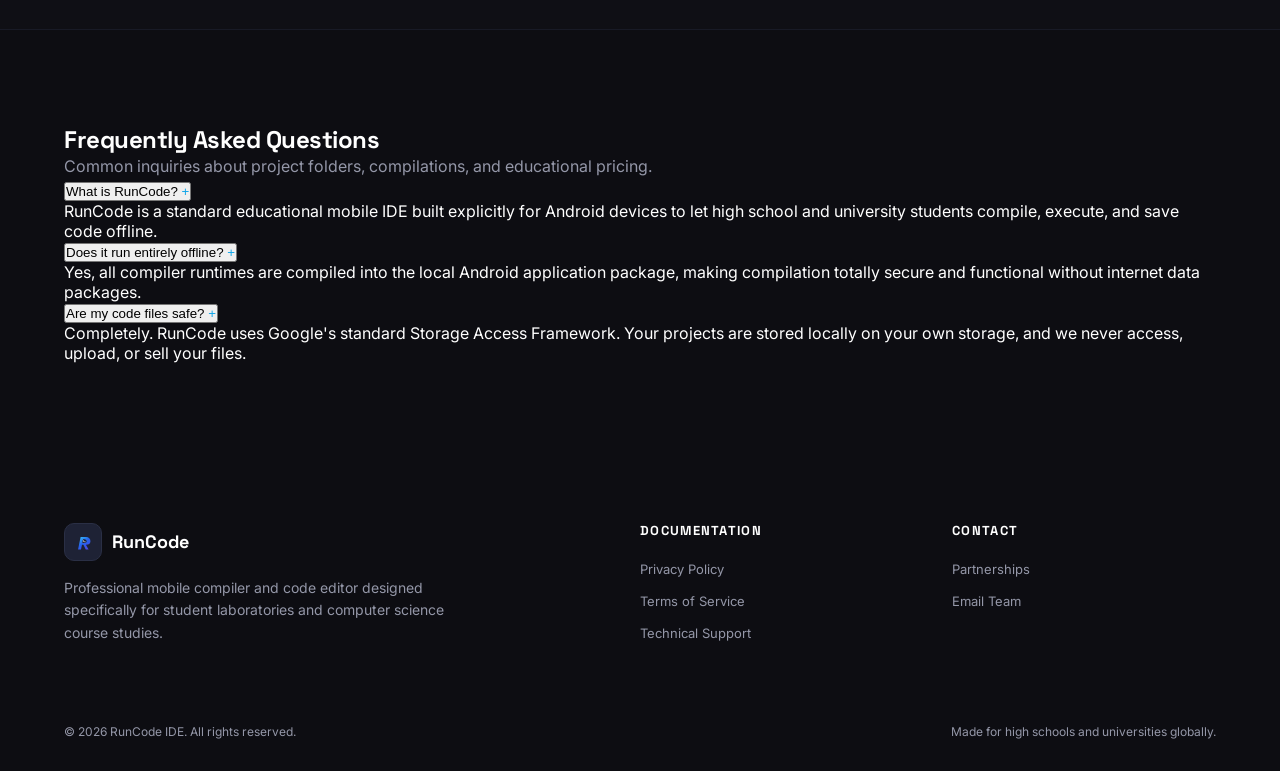
==== commit 268d6825: "Update index.html" ====
--- a/index.html
+++ b/index.html
@@ -14,247 +14,6 @@
   <link rel="stylesheet" href="css/style.css">
   <link rel="stylesheet" href="css/responsive.css">
   <link rel="stylesheet" href="css/animations.css">
-  
-  <!-- Inline custom styles for static layout spacing -->
-  <style>
-    /* Section containers spacing */
-    .hero-section {
-      padding: 96px 0 110px 0;
-      text-align: center;
-      position: relative;
-    }
-    .badge {
-      display: inline-flex;
-      align-items: center;
-      gap: 6px;
-      padding: 6px 16px;
-      border-radius: 9999px;
-      border: 1px solid rgba(14, 165, 233, 0.3);
-      background-color: rgba(14, 165, 233, 0.05);
-      font-size: 12px;
-      font-weight: 600;
-      color: var(--accent-color);
-      margin-bottom: 24px;
-    }
-    .hero-heading {
-      font-size: 48px;
-      margin-bottom: 24px;
-      line-height: 1.1;
-    }
-    .hero-heading span {
-      background: linear-gradient(to right, #0EA5E9, #38BDF8);
-      -webkit-background-clip: text;
-      -webkit-text-fill-color: transparent;
-    }
-    .hero-desc {
-      font-size: 18px;
-      max-width: 650px;
-      margin: 0 auto 40px auto;
-    }
-    .hero-ctas {
-      display: flex;
-      justify-content: center;
-      gap: 16px;
-      margin-bottom: 64px;
-    }
-    
-    /* Stats Row */
-    .stats-row {
-      display: grid;
-      grid-template-columns: repeat(4, 1fr);
-      gap: 24px;
-      max-width: 800px;
-      margin: 0 auto 80px auto;
-      border-top: 1px solid rgba(42, 47, 69, 0.3);
-      border-bottom: 1px solid rgba(42, 47, 69, 0.3);
-      padding: 24px 0;
-    }
-    .stat-card {
-      text-align: center;
-    }
-    .stat-value {
-      font-family: var(--font-display);
-      font-size: 28px;
-      font-weight: 800;
-      color: var(--text-white);
-    }
-    .stat-label {
-      font-size: 11px;
-      color: var(--text-gray);
-      text-transform: uppercase;
-      letter-spacing: 0.05em;
-      margin-top: 4px;
-    }
-
-    /* Compiler Mockup styling */
-    .mockup-container {
-      width: 100%;
-      max-width: 850px;
-      margin: 0 auto;
-      border-radius: 20px;
-      border: 1px solid var(--border-color);
-      background-color: rgba(30, 34, 53, 0.3);
-      backdrop-filter: blur(12px);
-      box-shadow: 0 20px 50px rgba(0, 0, 0, 0.4);
-      overflow: hidden;
-    }
-    .mockup-header {
-      display: flex;
-      align-items: center;
-      justify-content: space-between;
-      padding: 16px 24px;
-      border-b: 1px solid rgba(42, 47, 69, 0.6);
-      background-color: rgba(13, 13, 18, 0.4);
-    }
-    .mockup-dots {
-      display: flex;
-      gap: 8px;
-    }
-    .dot {
-      height: 10px;
-      width: 10px;
-      border-radius: 50%;
-    }
-    .dot-red { background-color: #EF4444; }
-    .dot-yellow { background-color: #F59E0B; }
-    .dot-green { background-color: #10B981; }
-    
-    .mockup-file {
-      font-family: var(--font-mono);
-      font-size: 12px;
-      color: var(--text-gray);
-      margin-left: 12px;
-    }
-    .mockup-tabs {
-      display: flex;
-      border-b: 1px solid rgba(42, 47, 69, 0.3);
-      background-color: rgba(13, 13, 18, 0.2);
-    }
-    .static-lang-tab {
-      padding: 12px 20px;
-      font-family: var(--font-mono);
-      font-size: 12px;
-      color: var(--text-gray);
-      background: transparent;
-      border: none;
-      border-right: 1px solid rgba(42, 47, 69, 0.3);
-      cursor: pointer;
-      transition: var(--transition);
-    }
-    .static-lang-tab.active {
-      background-color: rgba(30, 34, 53, 0.5);
-      color: var(--text-white);
-      border-bottom: 2px solid var(--accent-color);
-    }
-    .mockup-split {
-      display: grid;
-      grid-template-columns: 3fr 2fr;
-      min-height: 350px;
-    }
-    .editor-pane {
-      padding: 20px;
-      display: flex;
-      flex-direction: column;
-      border-right: 1px solid rgba(42, 47, 69, 0.3);
-    }
-    .editor-pane textarea {
-      width: 100%;
-      flex-grow: 1;
-      background: transparent;
-      border: none;
-      font-family: var(--font-mono);
-      font-size: 13px;
-      color: #E2E8F0;
-      resize: none;
-      line-height: 1.6;
-    }
-    .editor-pane textarea:focus {
-      outline: none;
-    }
-    .editor-footer {
-      display: flex;
-      justify-content: space-between;
-      align-items: center;
-      padding-top: 16px;
-      border-top: 1px solid rgba(42, 47, 69, 0.2);
-      font-family: var(--font-mono);
-      font-size: 10px;
-      color: var(--text-gray);
-    }
-    .console-pane {
-      background-color: #0D0D12;
-      padding: 20px;
-      display: flex;
-      flex-direction: column;
-      justify-content: space-between;
-    }
-    .console-pane pre {
-      font-family: var(--font-mono);
-      font-size: 12px;
-      color: #CBD5E1;
-      white-space: pre-wrap;
-      line-height: 1.5;
-    }
-
-    /* Grid layouts */
-    .section-title {
-      text-align: center;
-      margin-bottom: 56px;
-    }
-    .section-title h2 {
-      font-size: 32px;
-      margin-bottom: 12px;
-    }
-    .section-title p {
-      max-width: 600px;
-      margin: 0 auto;
-    }
-    .grid-3 {
-      display: grid;
-      grid-template-columns: repeat(3, 1fr);
-      gap: 24px;
-      margin-bottom: 56px;
-    }
-    .grid-4 {
-      display: grid;
-      grid-template-columns: repeat(4, 1fr);
-      gap: 24px;
-    }
-
-    /* Accordion FAQ */
-    .faq-wrapper {
-      max-width: 750px;
-      margin: 0 auto;
-    }
-    .faq-item {
-      border: 1px solid var(--border-color);
-      border-radius: 12px;
-      background-color: rgba(30, 34, 53, 0.2);
-      margin-bottom: 16px;
-      overflow: hidden;
-    }
-    .faq-trigger {
-      width: 100%;
-      padding: 20px;
-      text-align: left;
-      font-family: var(--font-display);
-      font-weight: 700;
-      color: var(--text-white);
-      background: transparent;
-      border: none;
-      cursor: pointer;
-      display: flex;
-      justify-content: space-between;
-      align-items: center;
-    }
-    .faq-content {
-      padding: 0 20px 20px 20px;
-      font-size: 14px;
-      color: var(--text-gray);
-      line-height: 1.6;
-      display: none;
-    }
-  </style>
 </head>
 <body>
 
@@ -293,6 +52,31 @@
 
       <div class="header-ctas desktop-only">
         <a href="https://play.google.com" target="_blank" class="cta-button cta-primary">Download App</a>
+      </div>
+
+      <!-- Mobile Menu Toggle Button -->
+      <button id="static-menu-toggle" class="mobile-menu-toggle" aria-expanded="false" aria-label="Toggle menu">
+        <svg id="menu-icon-open" width="24" height="24" fill="none" viewBox="0 0 24 24" stroke="currentColor" stroke-width="2">
+          <path stroke-linecap="round" stroke-linejoin="round" d="M4 6h16M4 12h16M4 18h16" />
+        </svg>
+        <svg id="menu-icon-close" width="24" height="24" fill="none" viewBox="0 0 24 24" stroke="currentColor" stroke-width="2" style="display:none">
+          <path stroke-linecap="round" stroke-linejoin="round" d="M6 18L18 6M6 6l12 12" />
+        </svg>
+      </button>
+    </div>
+
+    <!-- Mobile Menu Drawer -->
+    <div id="static-mobile-menu" class="mobile-menu">
+      <div class="mobile-nav-links">
+        <a href="index.html" class="mobile-nav-link">Home</a>
+        <a href="index.html#features" class="mobile-nav-link">Features</a>
+        <a href="support.html" class="mobile-nav-link">Support</a>
+        <a href="contact.html" class="mobile-nav-link">Contact</a>
+        <a href="privacy.html" class="mobile-nav-link">Privacy Policy</a>
+        <a href="terms.html" class="mobile-nav-link">Terms of Service</a>
+      </div>
+      <div class="mobile-menu-footer">
+        <a href="https://play.google.com" target="_blank" class="cta-button cta-primary" style="width: 100%;">Download App</a>
       </div>
     </div>
   </header>
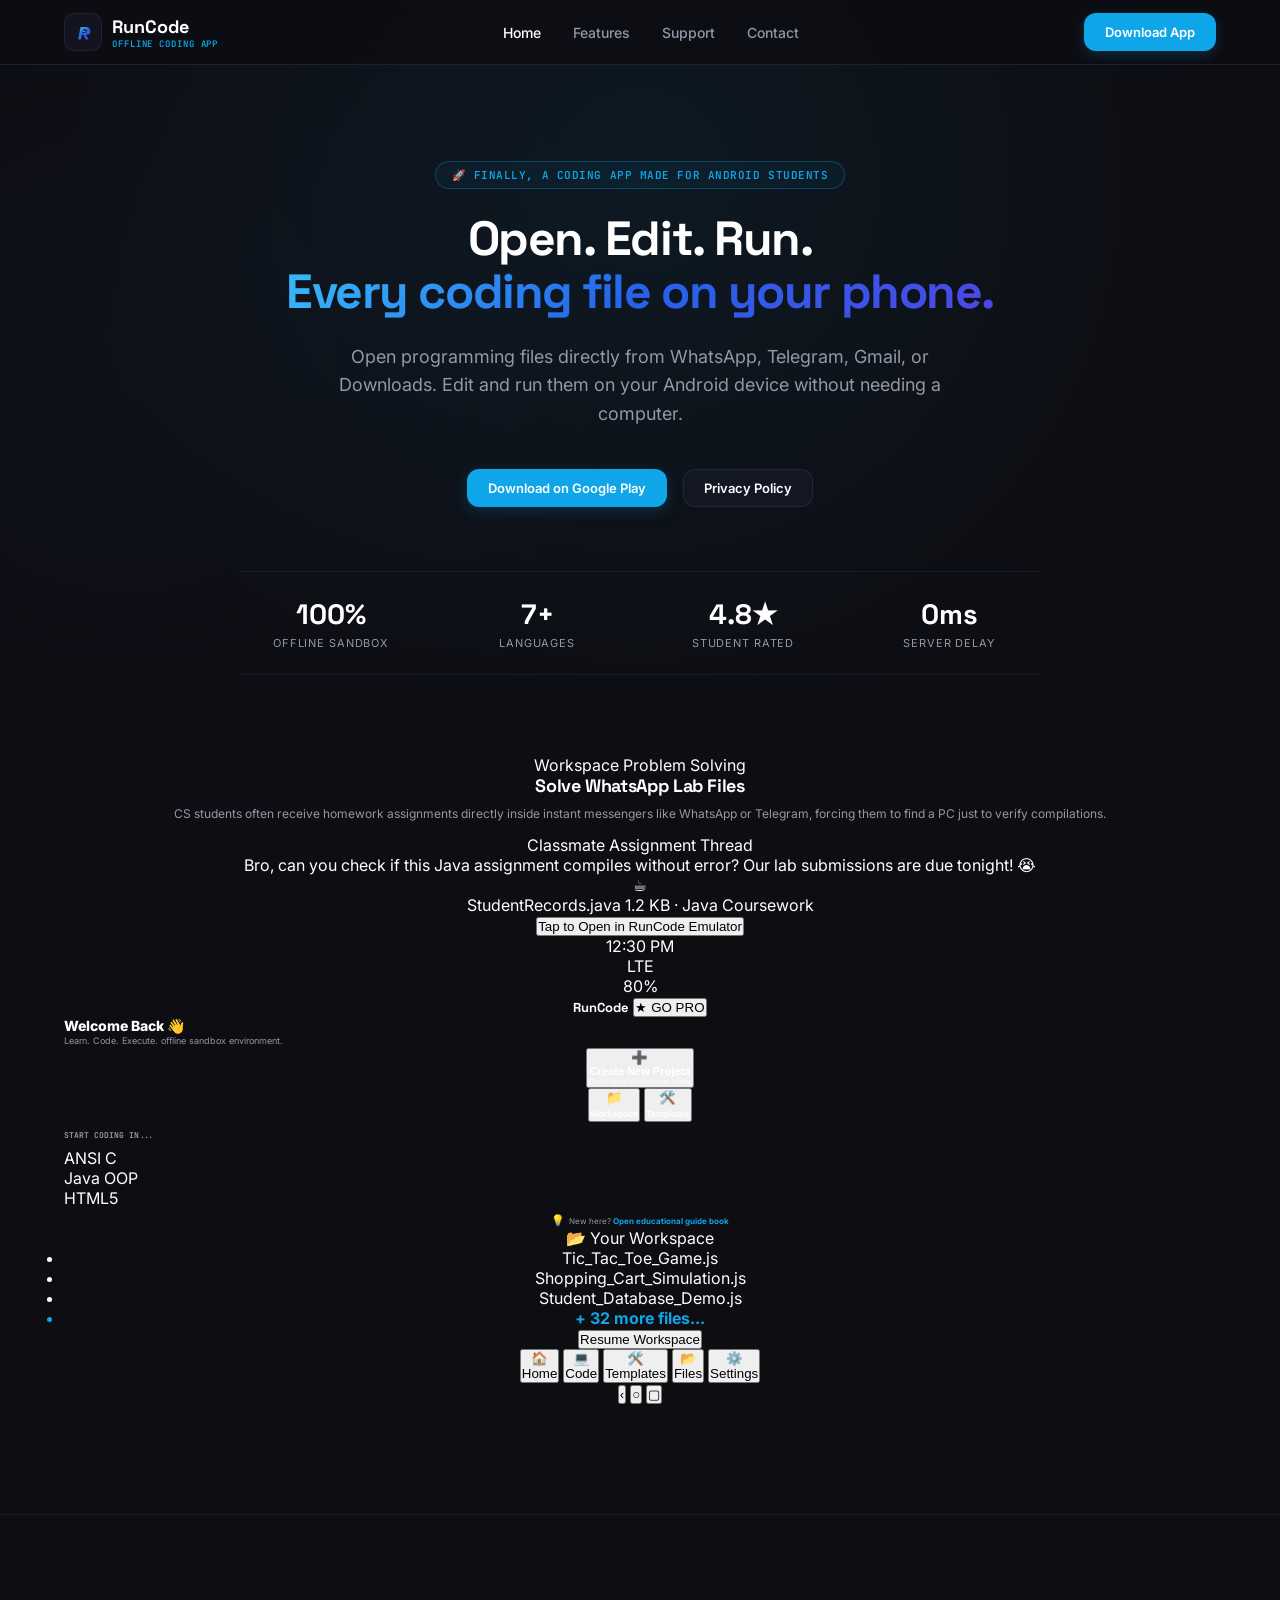
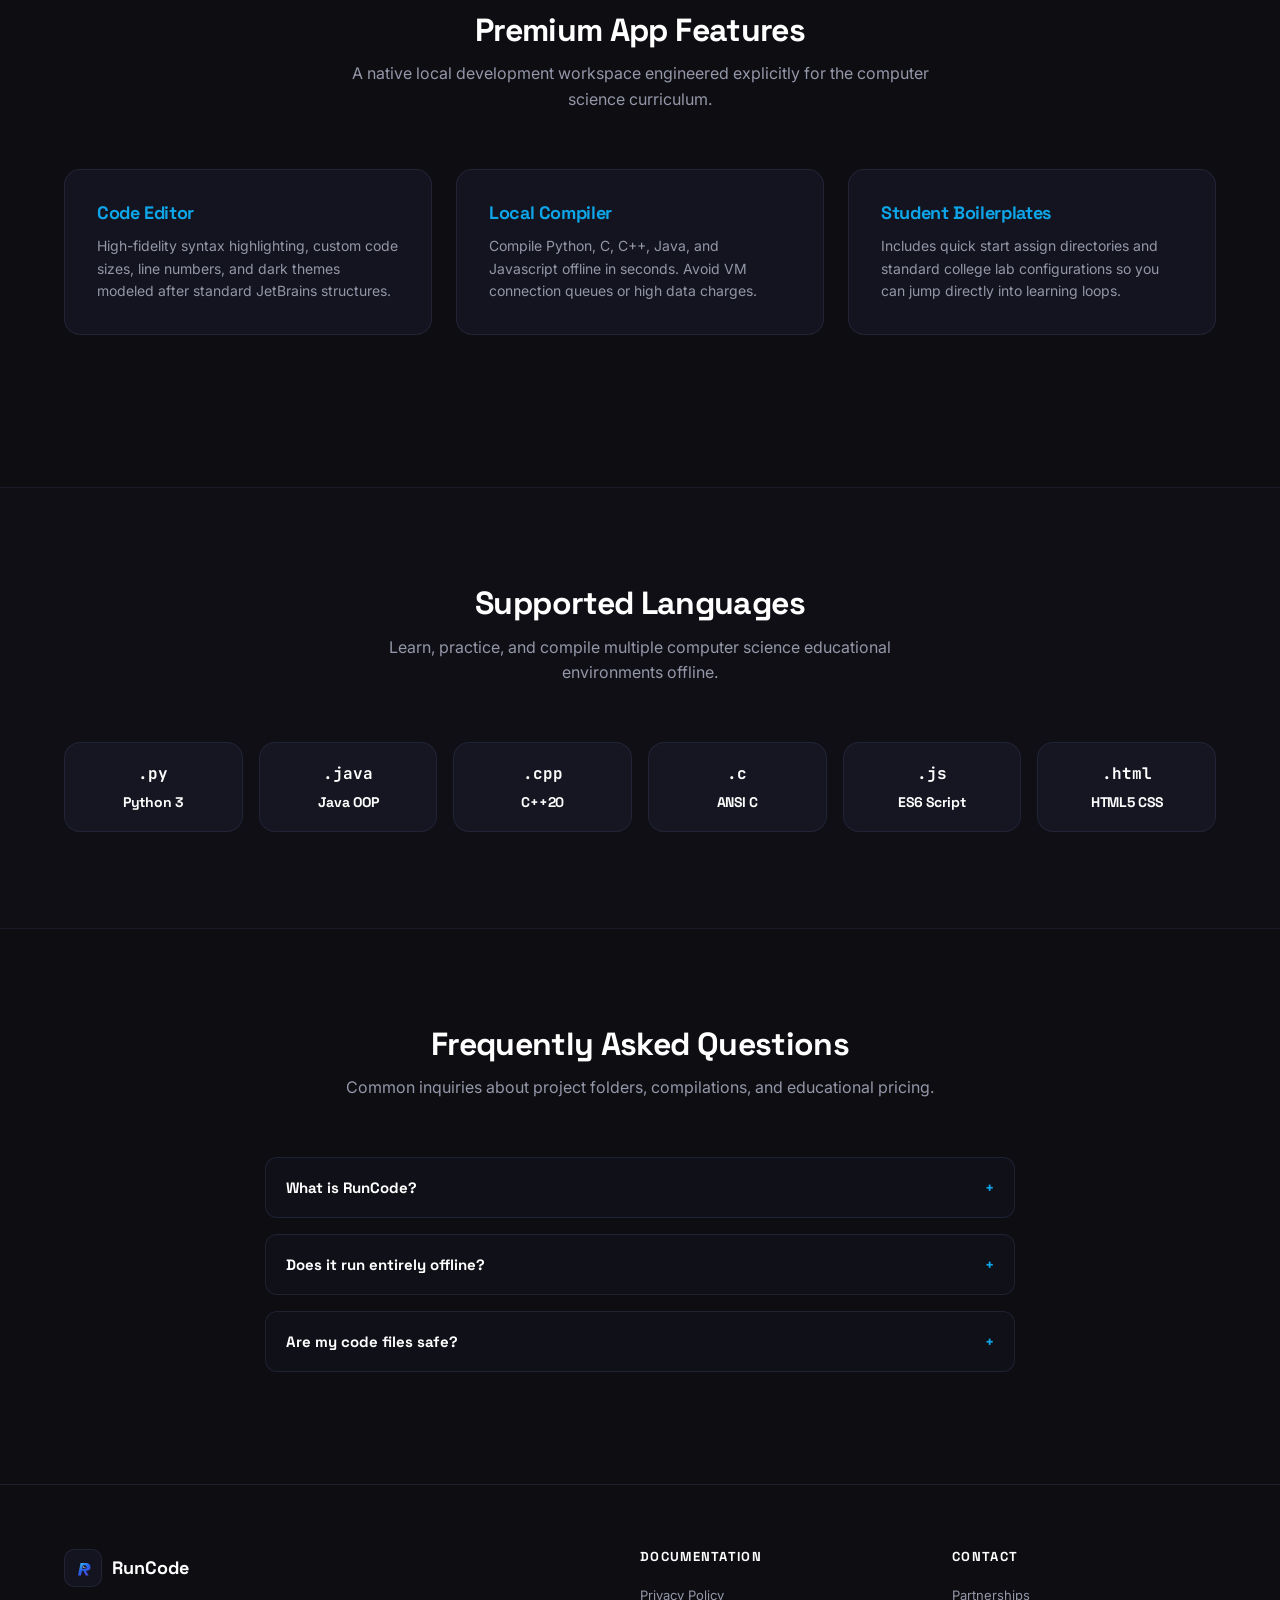
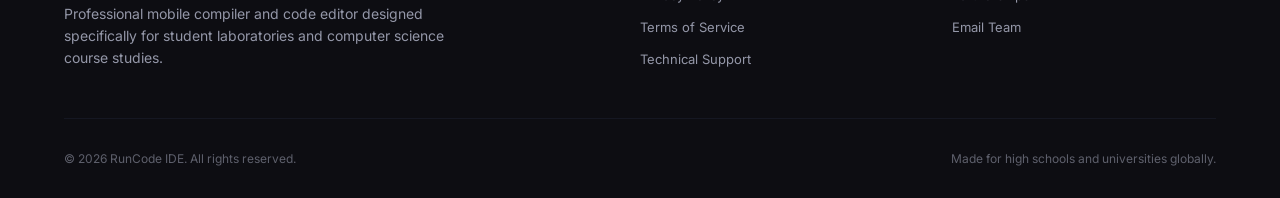
==== commit a57aad13: "Update index.html" ====
--- a/index.html
+++ b/index.html
@@ -113,40 +113,414 @@
         </div>
       </div>
 
-      <!-- Mockup Compiler Frame -->
-      <div class="mockup-container floating-mock">
-        <div class="mockup-header">
-          <div class="mockup-dots">
-            <div class="dot dot-red"></div>
-            <div class="dot dot-yellow"></div>
-            <div class="dot dot-green"></div>
-            <span class="mockup-file" id="static-file-label">main.py</span>
-          </div>
-          <span style="font-family:var(--font-mono);font-size:11px;color:var(--text-muted)">Workspace: Sandbox</span>
-        </div>
+      <!-- Side-by-side Case Study Showcase & Android Smartphone Emulator Chassis -->
+      <div id="mockup-editor-wrapper">
         
-        <div class="mockup-tabs">
-          <button class="static-lang-tab active" data-lang="python">Python</button>
-          <button class="static-lang-tab" data-lang="java">Java</button>
-          <button class="static-lang-tab" data-lang="cpp">C++</button>
-          <button class="static-lang-tab" data-lang="javascript">JavaScript</button>
-        </div>
-
-        <div class="mockup-split">
-          <div class="editor-pane">
-            <textarea id="static-code-editor" spellcheck="false"></textarea>
-            <div class="editor-footer">
-              <span>Line 1, Col 1 · UTF-8</span>
-              <div style="display:flex;gap:8px">
-                <button id="static-reset-btn" class="cta-button cta-secondary" style="padding:6px 12px;font-size:11px">Reset</button>
-                <button id="static-run-btn" class="cta-button cta-primary" style="padding:6px 16px;font-size:11px">Run Code</button>
-              </div>
-            </div>
-          </div>
-          <div class="console-pane">
-            <pre id="static-terminal-console"></pre>
-            <span style="font-family:var(--font-mono);font-size:9px;color:var(--text-muted)">Terminal: Console Sandbox v2.4</span>
-          </div>
+        <!-- Left Column: WhatsApp Homework Showcase -->
+        <div class="showcase-left-col">
+          <div class="case-study-card">
+            <div class="case-study-tag">
+              <span class="pulse-dot"></span>
+              <span>Workspace Problem Solving</span>
+            </div>
+            <h3 style="font-size:18px; font-weight:800; color:var(--text-white); margin-bottom:8px">Solve WhatsApp Lab Files</h3>
+            <p style="font-size:12px; line-height:1.5; color:var(--text-gray); margin-bottom:12px">
+              CS students often receive homework assignments directly inside instant messengers like WhatsApp or Telegram, forcing them to find a PC just to verify compilations.
+            </p>
+            
+            <div class="whatsapp-chat-container">
+              <div class="chat-header">
+                <span class="pulse-dot"></span>
+                <span>Classmate Assignment Thread</span>
+              </div>
+              <div class="chat-msg">
+                Bro, can you check if this Java assignment compiles without error? Our lab submissions are due tonight! 😭
+              </div>
+              <div class="chat-attachment">
+                <div class="attachment-info">
+                  <div class="attachment-icon-box">☕</div>
+                  <div class="attachment-text">
+                    <span class="attachment-filename">StudentRecords.java</span>
+                    <span class="attachment-meta">1.2 KB · Java Coursework</span>
+                  </div>
+                </div>
+              </div>
+              <button id="whatsapp-trigger-btn" class="whatsapp-sim-btn">
+                Tap to Open in RunCode Emulator
+              </button>
+            </div>
+          </div>
+        </div>
+
+        <!-- Right Column: Interactive Smartphone Chassis -->
+        <div class="smartphone-bezel">
+          
+          <!-- Punch-hole Camera Notch -->
+          <div class="camera-notch">
+            <div class="camera-lens"></div>
+          </div>
+
+          <!-- Top Status Bar -->
+          <div class="android-status-bar">
+            <span>12:30 PM</span>
+            <div class="status-bar-right">
+              <span>LTE</span>
+              <div class="battery-icon-wrapper">
+                <div class="battery-charge"></div>
+              </div>
+              <span>80%</span>
+            </div>
+          </div>
+
+          <!-- Toast Notifier Alert Bubble -->
+          <div id="emulator-toast" class="emulator-toast" style="display: none;">
+            <span>👋 Welcome to RunCode</span>
+          </div>
+
+          <!-- Application Screen Wrapper -->
+          <div class="app-screen-container">
+            
+            <!-- Pro Upgrade Popup Sheet -->
+            <div id="pro-overlay" class="pro-overlay" style="display: none;">
+              <div class="pro-icon-box">★</div>
+              <h4 class="pro-title">Activate RunCode Pro</h4>
+              <p class="pro-desc">Unlock unlimited offline compiler binary accesses, offline packages, and smart code auto-completion.</p>
+              <button id="pro-buy-btn" class="pro-buy-btn">Unlock Premium - $4.99</button>
+              <button id="pro-dismiss-btn" class="pro-dismiss-btn">Keep Free Sandbox</button>
+            </div>
+
+            <!-- VIEW A: HOME VIEW -->
+            <div id="screen-home" class="app-view">
+              <div class="emulator-header-row">
+                <span style="font-family:var(--font-display); font-size:13px; font-weight:800; color:var(--text-white)">RunCode</span>
+                <button class="pro-badge-btn pro-overlay-trigger">★ GO PRO</button>
+              </div>
+              <div class="emulator-body-content">
+                <div style="text-align:left">
+                  <h5 style="font-size:14px; font-weight:800; color:var(--text-white)">Welcome Back 👋</h5>
+                  <p style="font-size:9px; color:var(--text-gray)">Learn. Code. Execute. offline sandbox environment.</p>
+                </div>
+
+                <button class="project-card-gradient" id="home-create-project">
+                  <div class="project-card-icon-box">➕</div>
+                  <div>
+                    <span style="font-size:11px; font-weight:800; color:var(--text-white); display:block">Create New Project</span>
+                    <span style="font-size:8px; color:rgba(255,255,255,0.8); display:block">Blank local Workspace folder</span>
+                  </div>
+                </button>
+
+                <div class="category-buttons-grid">
+                  <button class="category-btn" id="home-nav-files">
+                    <div class="category-icon-wrapper cat-blue">📁</div>
+                    <span style="font-size:9px; font-weight:700; color:var(--text-white)">Workspace</span>
+                  </button>
+                  <button class="category-btn" id="home-nav-templates">
+                    <div class="category-icon-wrapper cat-purple">🛠️</div>
+                    <span style="font-size:9px; font-weight:700; color:var(--text-white)">Templates</span>
+                  </button>
+                </div>
+
+                <div style="text-align:left">
+                  <span style="font-size:8px; font-family:var(--font-mono); font-weight:700; color:var(--text-gray); text-transform:uppercase">Start Coding In...</span>
+                  <div class="start-coding-row" style="margin-top:6px">
+                    <div class="lang-shortcut-chip select-lang-shortcut" data-file="Swap_Using_Pointers.c">
+                      <span class="shortcut-dot" style="background-color:#A8B9CC"></span>
+                      <span>ANSI C</span>
+                    </div>
+                    <div class="lang-shortcut-chip select-lang-shortcut" data-file="StudentRecords.java">
+                      <span class="shortcut-dot" style="background-color:#007396"></span>
+                      <span>Java OOP</span>
+                    </div>
+                    <div class="lang-shortcut-chip select-lang-shortcut" data-file="Complete_Portfolio_Website.html">
+                      <span class="shortcut-dot" style="background-color:#E34F26"></span>
+                      <span>HTML5</span>
+                    </div>
+                  </div>
+                </div>
+
+                <div class="info-banner-mini">
+                  <span style="font-size:11px">💡</span>
+                  <span style="font-size:8px; color:var(--text-gray); text-align:left; line-height:1.3">
+                    New here? <span style="color:var(--accent-color); font-weight:700; cursor:pointer" id="home-guide-trigger">Open educational guide book</span>
+                  </span>
+                </div>
+
+                <div class="workspace-list-card">
+                  <div class="workspace-active-badge">
+                    <span>📂</span>
+                    <span>Your Workspace</span>
+                  </div>
+                  <ul class="workspace-files-list">
+                    <li class="open-file-click" data-file="Tic_Tac_Toe_Game.js">Tic_Tac_Toe_Game.js</li>
+                    <li class="open-file-click" data-file="Shopping_Cart_Simulation.js">Shopping_Cart_Simulation.js</li>
+                    <li class="open-file-click" data-file="Student_Database_Demo.js">Student_Database_Demo.js</li>
+                    <li style="color:var(--accent-color); font-weight:700" id="home-more-files-trigger">+ 32 more files...</li>
+                  </ul>
+                  <button class="workspace-resume-btn" id="home-resume-workspace">Resume Workspace</button>
+                </div>
+              </div>
+            </div>
+
+            <!-- VIEW B: CODE VIEW -->
+            <div id="screen-code" class="app-view" style="display: none;">
+              <div class="emulator-header-row">
+                <span style="font-family:var(--font-display); font-size:13px; font-weight:800; color:var(--text-white)">Code Files</span>
+                <button class="pro-badge-btn pro-overlay-trigger">★ PRO</button>
+              </div>
+              <div class="emulator-body-content" style="gap:10px">
+                <div class="continue-coding-card">
+                  <div class="continue-coding-left">
+                    <div class="continue-icon-wrapper">💻</div>
+                    <div style="text-align:left">
+                      <span style="font-size:7px; color:var(--text-gray); display:block; text-transform:uppercase">Continue Coding</span>
+                      <span id="code-recent-filename" class="continue-coding-filename">Swap_Using_Pointers.c</span>
+                    </div>
+                  </div>
+                  <button id="code-open-workspace" class="small-action-btn">Open</button>
+                </div>
+
+                <div style="display:grid; grid-template-columns:1fr 1fr; gap:8px">
+                  <button class="small-action-btn" id="code-new-file" style="padding:8px">➕ New File</button>
+                  <button class="small-action-btn" id="code-open-file" style="padding:8px">📁 Open File</button>
+                </div>
+
+                <div style="text-align:left">
+                  <span style="font-size:8px; font-family:var(--font-mono); font-weight:700; color:var(--text-gray); text-transform:uppercase">Quick Boilerplates</span>
+                  <div class="start-coding-row" style="margin-top:6px">
+                    <div class="lang-shortcut-chip select-lang-shortcut" data-file="Swap_Using_Pointers.c">C</div>
+                    <div class="lang-shortcut-chip select-lang-shortcut" data-file="StudentRecords.java">Java</div>
+                    <div class="lang-shortcut-chip select-lang-shortcut" data-file="Complete_Portfolio_Website.html">HTML</div>
+                  </div>
+                </div>
+
+                <div style="display:flex; align-items:center; justify-content:between; margin-top:4px">
+                  <span style="font-size:9px; font-weight:800; color:var(--text-white)">Open Files (35)</span>
+                  <button style="font-size:8px; color:var(--accent-color); background:transparent; border:none; cursor:pointer" id="code-close-inactive">Close Inactive</button>
+                </div>
+
+                <!-- Dynamic Workspace file rows -->
+                <div id="code-file-list-container" style="display:flex; flex-direction:column; gap:6px">
+                  <!-- Generated via JS -->
+                </div>
+              </div>
+            </div>
+
+            <!-- VIEW C: TEMPLATES VIEW -->
+            <div id="screen-templates" class="app-view" style="display: none;">
+              <div class="emulator-header-row">
+                <span style="font-family:var(--font-display); font-size:13px; font-weight:800; color:var(--text-white)">Templates</span>
+                <button class="pro-badge-btn pro-overlay-trigger">★ GET PRO</button>
+              </div>
+              <div class="emulator-body-content" style="gap:10px">
+                <div class="templates-search-box">
+                  <span class="search-icon-pos">🔍</span>
+                  <input type="text" id="templates-search-input" class="templates-search-input" placeholder="Search lab templates...">
+                </div>
+
+                <div class="template-filters-row" id="templates-lang-filters">
+                  <!-- Dynamic lang filters pills -->
+                </div>
+
+                <div class="template-filters-row" id="templates-diff-filters">
+                  <!-- Dynamic diff filters pills -->
+                </div>
+
+                <!-- Template List Container -->
+                <div id="templates-cards-container" style="display:flex; flex-direction:column; gap:10px">
+                  <!-- Generated dynamically via JS -->
+                </div>
+              </div>
+            </div>
+
+            <!-- VIEW D: FILES VIEW -->
+            <div id="screen-files" class="app-view" style="display: none;">
+              <div class="emulator-header-row">
+                <span style="font-family:var(--font-display); font-size:13px; font-weight:800; color:var(--text-white)">All Files</span>
+                <span style="font-family:var(--font-mono); font-size:9px; color:var(--accent-color); font-weight:700">35 items</span>
+              </div>
+              <div class="emulator-body-content" style="gap:12px">
+                <div class="files-root-path">
+                  Workspace root: <span style="color:var(--accent-color)">/storage/emulated/0/RunCode/</span>
+                </div>
+
+                <!-- Dynamic Workspace grid list -->
+                <div id="files-list-container" style="display:flex; flex-direction:column; gap:6px">
+                  <!-- Generated via JS -->
+                </div>
+              </div>
+            </div>
+
+            <!-- VIEW E: SETTINGS VIEW -->
+            <div id="screen-settings" class="app-view" style="display: none;">
+              <div class="emulator-header-row">
+                <span style="font-family:var(--font-display); font-size:13px; font-weight:800; color:var(--text-white)">Settings</span>
+                <span style="font-family:var(--font-mono); font-size:8px; color:var(--text-gray)">v1.2.4</span>
+              </div>
+              <div class="emulator-body-content" style="gap:12px">
+                <div class="settings-premium-card">
+                  <span style="font-size:11px; font-weight:800; color:#A855F7">Go Pro Membership</span>
+                  <p style="font-size:8.5px; color:var(--text-gray); line-height:1.4">Get lifetime local compiler binary access, zero telemetry diagnostic aids.</p>
+                  <button class="small-action-btn pro-overlay-trigger" style="background:linear-gradient(135deg, #7C3AED 0%, #4F46E5 100%); border:none; color:white; font-size:8.5px">Unlock Pro Now</button>
+                </div>
+
+                <div class="settings-sec-title">Local Compilers</div>
+                <div class="settings-list-card">
+                  <div class="settings-row-item">
+                    <span class="settings-item-label">Python 3 Sandbox</span>
+                    <span class="settings-item-value-green">✔ Downloaded</span>
+                  </div>
+                  <div class="settings-row-item">
+                    <span class="settings-item-label">ANSI C GCC Linker</span>
+                    <span class="settings-item-value-green">✔ Downloaded</span>
+                  </div>
+                  <div class="settings-row-item">
+                    <span class="settings-item-label">OpenJDK 17 JRE</span>
+                    <span class="settings-item-value-blue">142 MB on disk</span>
+                  </div>
+                </div>
+
+                <div class="settings-sec-title">Preferences</div>
+                <div class="settings-list-card">
+                  <div class="settings-row-item" id="settings-theme-select">
+                    <span class="settings-item-label">Theme Select</span>
+                    <span class="settings-item-value-grey" id="settings-active-theme">Slate Dark (Native)</span>
+                  </div>
+                  <div class="settings-row-item">
+                    <span class="settings-item-label">Auto Save On Play</span>
+                    <span class="settings-item-value-green">Enabled</span>
+                  </div>
+                </div>
+
+                <div style="text-align:center; padding-top:10px; border-top:1px solid rgba(42, 47, 69, 0.2)">
+                  <p style="font-size:8px; color:var(--text-muted)">Designed by <span style="color:white; font-weight:700">Harshal Shinde</span></p>
+                  <p style="font-size:7.5px; color:var(--text-muted); margin-top:2px">RunCode offline educational tools initiative</p>
+                </div>
+              </div>
+            </div>
+
+            <!-- VIEW F: EDITOR VIEW -->
+            <div id="screen-editor" class="app-view" style="display: none;">
+              
+              <!-- Editor Header / Tab Strip -->
+              <div class="editor-title-bar">
+                <div class="editor-title-left">
+                  <button class="editor-back-btn" id="editor-back-button" title="Back to Workspace">&larr;</button>
+                  <div class="editor-tabs-strip" id="editor-tab-headers">
+                    <!-- Dynamic tabs generated via JS -->
+                  </div>
+                  <button class="editor-add-tab-btn" id="editor-add-tab" title="Create New Tab">+</button>
+                </div>
+                
+                <div class="editor-header-right-tools">
+                  <button class="preview-pill-btn" id="editor-preview-webview">
+                    <span>🌐</span>
+                    <span>Preview</span>
+                  </button>
+                  <button class="editor-back-btn" id="editor-dots-diagnostic" title="More Options" style="padding:4px">&#8942;</button>
+                </div>
+              </div>
+
+              <!-- Main Code Workspace Gutter & Editor -->
+              <div class="editor-workspace-container">
+                <div class="editor-workspace-text-panel">
+                  <div class="line-gutter-numbers">
+                    <span>1</span><span>2</span><span>3</span><span>4</span><span>5</span>
+                    <span>6</span><span>7</span><span>8</span><span>9</span><span>10</span>
+                    <span>11</span><span>12</span><span>13</span><span>14</span><span>15</span>
+                    <span>16</span><span>17</span><span>18</span>
+                  </div>
+                  <textarea id="editor-textarea" class="editor-textarea-field" spellcheck="false" wrap="off"></textarea>
+                </div>
+
+                <!-- Symbol Keyboard Belt -->
+                <div class="keyboard-keys-belt" id="editor-keyboard-belt">
+                  <button class="belt-key-btn" data-char="  ">TAB</button>
+                  <button class="belt-key-btn" data-char="{">{</button>
+                  <button class="belt-key-btn" data-char="}">}</button>
+                  <button class="belt-key-btn" data-char="(">(</button>
+                  <button class="belt-key-btn" data-char=")">)</button>
+                  <button class="belt-key-btn" data-char=";">;</button>
+                  <button class="belt-key-btn" data-char="[">[</button>
+                  <button class="belt-key-btn" data-char="]">]</button>
+                  <button class="belt-key-btn" data-char="+">+</button>
+                  <button class="belt-key-btn" data-char="=">=</button>
+                </div>
+
+                <!-- Floating Play Compiler FAB -->
+                <button class="editor-floating-play-fab" id="editor-play-fab" title="Run code offline">
+                  <span>▶</span>
+                </button>
+
+                <!-- SLIDABLE OFFLINE TERMINAL DRAWER -->
+                <div class="terminal-drawer-sheet terminal-sheet-collapsed" id="terminal-sheet">
+                  
+                  <!-- Clickable terminal header -->
+                  <button class="terminal-header-clickable" id="terminal-header-toggle">
+                    <div class="terminal-header-title">
+                      <span>📟</span>
+                      <span>Offline Terminal</span>
+                    </div>
+                    <div class="terminal-header-right">
+                      <span>Local Compiler</span>
+                      <span id="terminal-chevron-icon">▲</span>
+                    </div>
+                  </button>
+
+                  <!-- Dynamic Terminal stdout content -->
+                  <div class="terminal-output-log-pane" id="terminal-log-pane">
+                    <!-- Dynamic logs outputted here -->
+                  </div>
+
+                  <!-- Exit Metadata bar -->
+                  <div class="terminal-footer-meta">
+                    <span>Exit code: 0</span>
+                    <span>100% Native binary sandbox</span>
+                  </div>
+                </div>
+
+              </div>
+
+              <!-- Editor bottom status bar -->
+              <div class="editor-status-bar-indicator">
+                <span id="editor-mode-label" style="color:var(--accent-color); font-weight:700">PYTHON MODE</span>
+                <span>UTF-8 | Ln 1, Col 1</span>
+              </div>
+
+            </div>
+
+          </div>
+
+          <!-- Smartphone System Navigation Bottom Tabs -->
+          <div class="smartphone-bottom-nav-bar">
+            <button class="nav-tab-button active-nav-tab" data-target="home">
+              <div class="nav-tab-button-icon-pill">🏠</div>
+              <span class="nav-tab-button-label">Home</span>
+            </button>
+            <button class="nav-tab-button" data-target="code">
+              <div class="nav-tab-button-icon-pill">💻</div>
+              <span class="nav-tab-button-label">Code</span>
+            </button>
+            <button class="nav-tab-button" data-target="templates">
+              <div class="nav-tab-button-icon-pill">🛠️</div>
+              <span class="nav-tab-button-label">Templates</span>
+            </button>
+            <button class="nav-tab-button" data-target="files">
+              <div class="nav-tab-button-icon-pill">📂</div>
+              <span class="nav-tab-button-label">Files</span>
+            </button>
+            <button class="nav-tab-button" data-target="settings">
+              <div class="nav-tab-button-icon-pill">⚙️</div>
+              <span class="nav-tab-button-label">Settings</span>
+            </button>
+          </div>
+
+          <!-- Android Bottom Soft System Keys Navigation -->
+          <div class="android-soft-system-keys">
+            <button class="soft-system-key-btn" id="softkey-back" title="Back">&lsaquo;</button>
+            <button class="soft-system-key-btn" id="softkey-home" title="Home">&#9675;</button>
+            <button class="soft-system-key-btn" id="softkey-recents" title="Recents">&#9634;</button>
+          </div>
+
         </div>
       </div>
 
--- a/css/style.css
+++ b/css/style.css
@@ -1,27 +1,31 @@
 /* 
-  RunCode IDE - Core CSS Stylesheet
-  Crafted for premium dark theme software product presentation.
+  RunCode IDE - Official Stylesheet
+  Sleek, high-contrast, modern glassmorphic look designed for computer science students.
+  Uses Inter, Space Grotesk, and JetBrains Mono.
 */
 
 @import url('https://fonts.googleapis.com/css2?family=Inter:wght@400;500;600;700&family=Space+Grotesk:wght@400;500;600;700&family=JetBrains+Mono:wght@400;500;600&display=swap');
 
 :root {
   --bg-color: #0D0D12;
-  --card-color: #1E2235;
-  --border-color: #2A2F45;
+  --card-color: rgba(30, 34, 53, 0.4);
+  --card-hover: rgba(30, 34, 53, 0.6);
+  --border-color: rgba(42, 47, 69, 0.6);
+  --border-hover: rgba(14, 165, 233, 0.4);
   --accent-color: #0EA5E9;
   --accent-glow: rgba(14, 165, 233, 0.15);
   --text-white: #FFFFFF;
   --text-gray: #9497A8;
-  --text-muted: #64748B;
+  --text-muted: rgba(148, 151, 168, 0.6);
   
-  --font-sans: 'Inter', system-ui, -apple-system, sans-serif;
+  --font-sans: 'Inter', ui-sans-serif, system-ui, sans-serif;
   --font-display: 'Space Grotesk', sans-serif;
-  --font-mono: 'JetBrains Mono', monospace;
+  --font-mono: 'JetBrains Mono', ui-monospace, SFMono-Regular, monospace;
   
   --transition: all 0.3s cubic-bezier(0.4, 0, 0.2, 1);
 }
 
+/* Base resets */
 * {
   box-sizing: border-box;
   margin: 0;
@@ -47,7 +51,23 @@
   background-attachment: fixed;
 }
 
-/* Typography base */
+/* Scrollbar */
+::-webkit-scrollbar {
+  width: 8px;
+  height: 8px;
+}
+::-webkit-scrollbar-track {
+  background: var(--bg-color);
+}
+::-webkit-scrollbar-thumb {
+  background: #1E2235;
+  border-radius: 4px;
+}
+::-webkit-scrollbar-thumb:hover {
+  background: #2A2F45;
+}
+
+/* Typography Base */
 h1, h2, h3, h4 {
   font-family: var(--font-display);
   font-weight: 700;
@@ -78,14 +98,14 @@
   padding: 0 24px;
 }
 
-/* Header & Nav style */
+/* Sticky Header */
 .header {
   position: sticky;
   top: 0;
   z-index: 1000;
   width: 100%;
-  border-b: 1px solid rgba(42, 47, 69, 0.6);
-  background-color: rgba(13, 13, 18, 0.85);
+  border-bottom: 1px solid var(--border-color);
+  background-color: rgba(13, 13, 18, 0.8);
   backdrop-filter: blur(12px);
   -webkit-backdrop-filter: blur(12px);
 }
@@ -112,7 +132,7 @@
   justify-content: center;
   border-radius: 10px;
   border: 1px solid var(--border-color);
-  background-color: var(--card-color);
+  background-color: rgba(30, 34, 53, 0.4);
   color: var(--accent-color);
   transition: var(--transition);
 }
@@ -120,6 +140,7 @@
 .logo-wrapper:hover .logo-icon {
   border-color: rgba(14, 165, 233, 0.5);
   box-shadow: 0 0 15px var(--accent-glow);
+  transform: scale(1.05);
 }
 
 .logo-text {
@@ -129,9 +150,10 @@
 
 .logo-title {
   font-family: var(--font-display);
-  font-size: 16px;
+  font-size: 18px;
   font-weight: 700;
   color: var(--text-white);
+  tracking: -0.01em;
 }
 
 .logo-subtitle {
@@ -143,7 +165,12 @@
   letter-spacing: 0.1em;
 }
 
-/* Navigation items */
+/* Nav Menu */
+.nav-menu {
+  display: flex;
+  align-items: center;
+}
+
 .nav-list {
   display: flex;
   list-style: none;
@@ -151,59 +178,610 @@
 }
 
 .nav-link {
+  font-family: var(--font-sans);
   font-size: 14px;
   font-weight: 500;
   color: var(--text-gray);
   border: none;
   background: transparent;
   cursor: pointer;
+  transition: var(--transition);
 }
 
 .nav-link:hover, .nav-link.active {
   color: var(--text-white);
 }
 
-/* Header Buttons */
+/* CTAs and Buttons */
 .cta-button {
   display: inline-flex;
   align-items: center;
+  justify-content: center;
   gap: 8px;
   padding: 10px 20px;
-  border-radius: 10px;
+  border-radius: 12px;
   font-size: 13px;
   font-weight: 600;
   cursor: pointer;
   transition: var(--transition);
+  border: 1px solid transparent;
 }
 
 .cta-primary {
   background-color: var(--accent-color);
-  border: 1px solid var(--accent-color);
-  color: var(--text-white);
-  box-shadow: 0 4px 14px rgba(14, 165, 233, 0.25);
+  border-color: rgba(14, 165, 233, 0.3);
+  color: var(--text-white);
+  box-shadow: 0 4px 14px rgba(14, 165, 233, 0.2);
 }
 
 .cta-primary:hover {
   background-color: #0284C7;
   border-color: #0284C7;
-  transform: translateY(-1px);
+  transform: translateY(-1.5px);
   box-shadow: 0 0 20px rgba(14, 165, 233, 0.4);
 }
 
 .cta-secondary {
   background-color: rgba(30, 34, 53, 0.4);
+  border-color: var(--border-color);
+  color: var(--text-white);
+}
+
+.cta-secondary:hover {
+  background-color: var(--card-hover);
+  border-color: var(--accent-color);
+  transform: translateY(-0.5px);
+}
+
+/* Mobile Menu Toggle Button */
+.mobile-menu-toggle {
+  display: none;
+  background: transparent;
+  border: none;
+  color: var(--text-gray);
+  padding: 8px;
+  border-radius: 8px;
+  cursor: pointer;
+  transition: var(--transition);
+}
+
+.mobile-menu-toggle:hover {
+  background-color: rgba(30, 34, 53, 0.5);
+  color: var(--text-white);
+}
+
+/* Mobile Menu Drawer */
+.mobile-menu {
+  display: none;
+  flex-direction: column;
+  background-color: var(--bg-color);
+  border-bottom: 1px solid var(--border-color);
+  padding: 16px 24px 24px 24px;
+  gap: 16px;
+  position: absolute;
+  top: 64px;
+  left: 0;
+  width: 100%;
+  z-index: 999;
+  box-shadow: 0 20px 40px rgba(0, 0, 0, 0.6);
+  max-height: 0;
+  opacity: 0;
+  overflow: hidden;
+  transition: max-height 0.3s ease-out, opacity 0.3s ease-out;
+}
+
+.mobile-menu.active {
+  max-height: 400px;
+  opacity: 1;
+}
+
+.mobile-nav-links {
+  display: flex;
+  flex-direction: column;
+  gap: 12px;
+}
+
+.mobile-nav-link {
+  font-size: 15px;
+  font-weight: 500;
+  color: var(--text-gray);
+  padding: 8px 12px;
+  border-radius: 8px;
+  transition: var(--transition);
+}
+
+.mobile-nav-link:hover {
+  background-color: rgba(30, 34, 53, 0.4);
+  color: var(--text-white);
+}
+
+.mobile-menu-footer {
+  padding-top: 16px;
+  border-t: 1px solid rgba(42, 47, 69, 0.4);
+}
+
+/* Hero Section */
+.hero-section {
+  padding: 96px 0 110px 0;
+  text-align: center;
+  position: relative;
+}
+
+.badge {
+  display: inline-flex;
+  align-items: center;
+  gap: 6px;
+  padding: 6px 16px;
+  border-radius: 9999px;
+  border: 1px solid rgba(14, 165, 233, 0.3);
+  background-color: rgba(14, 165, 233, 0.05);
+  font-size: 11px;
+  font-weight: 600;
+  font-family: var(--font-mono);
+  color: var(--accent-color);
+  margin-bottom: 24px;
+  text-transform: uppercase;
+  letter-spacing: 0.05em;
+}
+
+.hero-heading {
+  font-family: var(--font-display);
+  font-size: 48px;
+  margin-bottom: 24px;
+  line-height: 1.1;
+  font-weight: 800;
+  letter-spacing: -0.03em;
+}
+
+.hero-heading span {
+  background: linear-gradient(135deg, #38BDF8 0%, #2563EB 50%, #4F46E5 100%);
+  -webkit-background-clip: text;
+  -webkit-text-fill-color: transparent;
+}
+
+.hero-desc {
+  font-size: 18px;
+  max-width: 650px;
+  margin: 0 auto 40px auto;
+  color: var(--text-gray);
+  line-height: 1.6;
+}
+
+.hero-ctas {
+  display: flex;
+  justify-content: center;
+  gap: 16px;
+  margin-bottom: 64px;
+}
+
+/* Stats Row */
+.stats-row {
+  display: grid;
+  grid-template-columns: repeat(4, 1fr);
+  gap: 24px;
+  max-width: 800px;
+  margin: 0 auto 80px auto;
+  border-top: 1px solid rgba(42, 47, 69, 0.4);
+  border-bottom: 1px solid rgba(42, 47, 69, 0.4);
+  padding: 24px 0;
+}
+
+.stat-card {
+  text-align: center;
+}
+
+.stat-value {
+  font-family: var(--font-display);
+  font-size: 28px;
+  font-weight: 800;
+  color: var(--text-white);
+}
+
+.stat-label {
+  font-size: 11px;
+  color: var(--text-gray);
+  text-transform: uppercase;
+  letter-spacing: 0.08em;
+  margin-top: 4px;
+}
+
+/* Compiler Mockup */
+.mockup-container {
+  width: 100%;
+  max-width: 850px;
+  margin: 0 auto;
+  border-radius: 20px;
   border: 1px solid var(--border-color);
-  color: var(--text-white);
-}
-
-.cta-secondary:hover {
+  background-color: rgba(30, 34, 53, 0.3);
+  backdrop-filter: blur(12px);
+  -webkit-backdrop-filter: blur(12px);
+  box-shadow: 0 20px 50px rgba(0, 0, 0, 0.5);
+  overflow: hidden;
+  transition: var(--transition);
+}
+
+.mockup-container:hover {
+  border-color: var(--border-hover);
+  box-shadow: 0 25px 60px rgba(14, 165, 233, 0.1);
+}
+
+.mockup-header {
+  display: flex;
+  align-items: center;
+  justify-content: space-between;
+  padding: 16px 24px;
+  border-bottom: 1px solid rgba(42, 47, 69, 0.6);
+  background-color: rgba(13, 13, 18, 0.4);
+}
+
+.mockup-dots {
+  display: flex;
+  align-items: center;
+  gap: 8px;
+}
+
+.dot {
+  height: 10px;
+  width: 10px;
+  border-radius: 50%;
+}
+
+.dot-red { background-color: #EF4444; }
+.dot-yellow { background-color: #F59E0B; }
+.dot-green { background-color: #10B981; }
+
+.mockup-file {
+  font-family: var(--font-mono);
+  font-size: 12px;
+  color: var(--text-gray);
+  margin-left: 12px;
+  font-weight: 500;
+}
+
+.mockup-tabs {
+  display: flex;
+  border-bottom: 1px solid rgba(42, 47, 69, 0.3);
+  background-color: rgba(13, 13, 18, 0.2);
+}
+
+.static-lang-tab {
+  padding: 12px 20px;
+  font-family: var(--font-mono);
+  font-size: 12px;
+  color: var(--text-gray);
+  background: transparent;
+  border: none;
+  border-right: 1px solid rgba(42, 47, 69, 0.3);
+  cursor: pointer;
+  transition: var(--transition);
+  position: relative;
+}
+
+.static-lang-tab:hover {
+  color: var(--text-white);
+  background-color: rgba(30, 34, 53, 0.2);
+}
+
+.static-lang-tab.active {
+  background-color: rgba(30, 34, 53, 0.5);
+  color: var(--text-white);
+}
+
+.static-lang-tab.active::after {
+  content: '';
+  position: absolute;
+  bottom: 0;
+  left: 0;
+  width: 100%;
+  height: 2px;
+  background-color: var(--accent-color);
+}
+
+.mockup-split {
+  display: grid;
+  grid-template-columns: 3fr 2fr;
+  min-height: 380px;
+}
+
+.editor-pane {
+  padding: 20px;
+  display: flex;
+  flex-direction: column;
+  border-right: 1px solid rgba(42, 47, 69, 0.3);
+}
+
+.editor-pane textarea {
+  width: 100%;
+  flex-grow: 1;
+  background: transparent;
+  border: none;
+  font-family: var(--font-mono);
+  font-size: 13px;
+  color: #E2E8F0;
+  resize: none;
+  line-height: 1.6;
+}
+
+.editor-pane textarea:focus {
+  outline: none;
+}
+
+.editor-footer {
+  display: flex;
+  justify-content: space-between;
+  align-items: center;
+  padding-top: 16px;
+  border-top: 1px solid rgba(42, 47, 69, 0.2);
+  font-family: var(--font-mono);
+  font-size: 10px;
+  color: var(--text-muted);
+}
+
+.console-pane {
+  background-color: #07070B;
+  padding: 20px;
+  display: flex;
+  flex-direction: column;
+  justify-content: space-between;
+}
+
+.console-pane pre {
+  font-family: var(--font-mono);
+  font-size: 12px;
+  color: #CBD5E1;
+  white-space: pre-wrap;
+  line-height: 1.5;
+}
+
+/* Section Titles */
+.section-title {
+  text-align: center;
+  margin-bottom: 56px;
+}
+
+.section-title h2 {
+  font-size: 32px;
+  margin-bottom: 12px;
+  font-weight: 800;
+}
+
+.section-title p {
+  max-width: 600px;
+  margin: 0 auto;
+  color: var(--text-gray);
+}
+
+/* Grids and Cards */
+.grid-3 {
+  display: grid;
+  grid-template-columns: repeat(3, 1fr);
+  gap: 24px;
+  margin-bottom: 56px;
+}
+
+.card {
   background-color: var(--card-color);
+  border: 1px solid var(--border-color);
+  border-radius: 16px;
+  padding: 32px;
+  transition: var(--transition);
+}
+
+.card:hover {
+  border-color: var(--border-hover);
+  background-color: var(--card-hover);
+  transform: translateY(-2px);
+  box-shadow: 0 10px 25px rgba(0, 0, 0, 0.2);
+}
+
+/* Languages Grid */
+.languages-grid {
+  display: grid;
+  grid-template-columns: repeat(6, 1fr);
+  gap: 16px;
+  margin-bottom: 40px;
+}
+
+.lang-chip {
+  padding: 24px 16px;
+  text-align: center;
+  border-radius: 14px;
+  background-color: var(--card-color);
+  border: 1px solid var(--border-color);
+  transition: var(--transition);
+}
+
+.lang-chip:hover {
+  border-color: var(--border-hover);
+  background-color: var(--card-hover);
+  transform: translateY(-2px);
+}
+
+.lang-extension {
+  font-family: var(--font-mono);
+  font-weight: 700;
+  font-size: 16px;
+  color: var(--accent-color);
+}
+
+.lang-name {
+  margin-top: 10px;
+  font-size: 13px;
+  font-weight: 600;
+  color: var(--text-white);
+}
+
+/* FAQ Accordion */
+.faq-wrapper {
+  max-width: 750px;
+  margin: 0 auto;
+}
+
+.faq-item {
+  border: 1px solid var(--border-color);
+  border-radius: 12px;
+  background-color: rgba(30, 34, 53, 0.2);
+  margin-bottom: 16px;
+  overflow: hidden;
+  transition: var(--transition);
+}
+
+.faq-item:hover {
+  border-color: rgba(14, 165, 233, 0.3);
+}
+
+.faq-trigger {
+  width: 100%;
+  padding: 20px;
+  text-align: left;
+  font-family: var(--font-display);
+  font-size: 15px;
+  font-weight: 700;
+  color: var(--text-white);
+  background: transparent;
+  border: none;
+  cursor: pointer;
+  display: flex;
+  justify-content: space-between;
+  align-items: center;
+  transition: var(--transition);
+}
+
+.faq-trigger span {
+  display: inline-flex;
+  align-items: center;
+}
+
+.faq-icon {
+  font-size: 18px;
+  font-weight: 400;
+  color: var(--accent-color);
+  transition: transform 0.3s ease;
+}
+
+.faq-content {
+  padding: 0 20px 20px 20px;
+  font-size: 14px;
+  color: var(--text-gray);
+  line-height: 1.6;
+  display: none;
+}
+
+/* Form Styles (Support & Contact) */
+.support-section {
+  padding: 80px 0;
+}
+
+.grid-2 {
+  display: grid;
+  grid-template-columns: 2fr 3fr;
+  gap: 32px;
+  align-items: start;
+}
+
+.support-card {
+  padding: 24px;
+  border-radius: 12px;
+  border: 1px solid var(--border-color);
+  background-color: rgba(30, 34, 53, 0.2);
+  margin-bottom: 24px;
+}
+
+.form-group {
+  margin-bottom: 20px;
+}
+
+.form-group label {
+  display: block;
+  font-size: 11px;
+  font-family: var(--font-mono);
+  font-weight: 700;
+  text-transform: uppercase;
+  letter-spacing: 0.1em;
+  margin-bottom: 8px;
+  color: var(--text-gray);
+}
+
+.form-control {
+  width: 100%;
+  background-color: #07070B;
+  border: 1px solid var(--border-color);
+  border-radius: 8px;
+  padding: 12px;
+  color: var(--text-white);
+  font-family: var(--font-sans);
+  font-size: 14px;
+  transition: var(--transition);
+}
+
+.form-control:focus {
+  outline: none;
   border-color: var(--accent-color);
-}
-
-/* Footer structure */
+  box-shadow: 0 0 10px rgba(14, 165, 233, 0.15);
+}
+
+select.form-control {
+  appearance: none;
+  background-image: url("data:image/svg+xml;utf8,<svg xmlns='http://www.w3.org/2000/svg' width='12' height='6' fill='none' stroke='%239497A8' stroke-width='2' stroke-linecap='round' stroke-linejoin='round'><path d='m1 1 5 4 5-4'/></svg>");
+  background-repeat: no-repeat;
+  background-position: right 14px center;
+  padding-right: 36px;
+}
+
+/* Privacy & Terms Policy Templates */
+.policy-container {
+  max-width: 800px;
+  margin: 64px auto 96px auto;
+}
+
+.policy-card {
+  background-color: rgba(30, 34, 53, 0.2);
+  border: 1px solid var(--border-color);
+  border-radius: 16px;
+  padding: 40px;
+}
+
+.policy-card h1 {
+  font-size: 36px;
+  margin-bottom: 16px;
+}
+
+.policy-meta {
+  font-family: var(--font-mono);
+  font-size: 12px;
+  color: var(--accent-color);
+  margin-bottom: 32px;
+}
+
+.policy-body h2 {
+  font-size: 20px;
+  margin-top: 32px;
+  margin-bottom: 12px;
+  color: var(--text-white);
+}
+
+.policy-body p {
+  font-size: 15px;
+  line-height: 1.7;
+  margin-bottom: 16px;
+  color: var(--text-gray);
+}
+
+.policy-body ul {
+  margin-left: 24px;
+  margin-bottom: 24px;
+  color: var(--text-gray);
+  font-size: 15px;
+  line-height: 1.7;
+}
+
+.policy-body li {
+  margin-bottom: 8px;
+}
+
+/* Footer Section */
 .footer {
-  border-t: 1px solid rgba(42, 47, 69, 0.6);
+  border-top: 1px solid var(--border-color);
   background-color: var(--bg-color);
   padding: 64px 0 32px 0;
   margin-top: auto;
@@ -214,7 +792,7 @@
   grid-template-columns: 2fr 1fr 1fr;
   gap: 48px;
   padding-bottom: 48px;
-  border-b: 1px solid rgba(42, 47, 69, 0.3);
+  border-bottom: 1px solid rgba(42, 47, 69, 0.3);
 }
 
 .footer-about {
@@ -226,30 +804,7 @@
 .footer-desc {
   font-size: 14px;
   max-width: 400px;
-}
-
-.footer-socials {
-  display: flex;
-  gap: 12px;
-}
-
-.social-btn {
-  display: flex;
-  height: 36px;
-  width: 36px;
-  align-items: center;
-  justify-content: center;
-  border-radius: 8px;
-  border: 1px solid var(--border-color);
-  background-color: rgba(30, 34, 53, 0.4);
-  color: var(--text-gray);
-  transition: var(--transition);
-}
-
-.social-btn:hover {
-  background-color: var(--card-color);
-  color: var(--accent-color);
-  border-color: var(--accent-color);
+  color: var(--text-gray);
 }
 
 .footer-col-title {
@@ -275,6 +830,7 @@
   background: transparent;
   cursor: pointer;
   text-align: left;
+  transition: var(--transition);
 }
 
 .footer-link:hover {
@@ -287,19 +843,5 @@
   align-items: center;
   padding-top: 32px;
   font-size: 12px;
-  color: var(--text-gray);
-}
-
-/* Glass Cards and Containers */
-.card {
-  background-color: rgba(30, 34, 53, 0.3);
-  border: 1px solid var(--border-color);
-  border-radius: 16px;
-  padding: 32px;
-  transition: var(--transition);
-}
-
-.card:hover {
-  border-color: rgba(14, 165, 233, 0.3);
-  background-color: rgba(30, 34, 53, 0.6);
-}
+  color: var(--text-muted);
+}
--- a/css/responsive.css
+++ b/css/responsive.css
@@ -1,21 +1,29 @@
 /* 
   RunCode IDE - Responsive Grid System
-  Mobile-First Breakpoint adjustments for fluid layouts.
+  Mobile-First adjustments for flexible layout breakpoints.
 */
 
-/* Large Desktop */
-@media (min-width: 1200px) {
-  .hero-heading {
-    font-size: 56px;
+/* --- Desktop Scaling (min-width: 1024px) --- */
+@media (min-width: 1024px) {
+  .desktop-only {
+    display: inline-flex !important;
   }
 }
 
-/* Tablet (max-width: 992px) */
-@media (max-width: 992px) {
+/* --- Medium Tablet Breakpoint (max-width: 1023px) --- */
+@media (max-width: 1023px) {
   .hero-heading {
-    font-size: 44px;
+    font-size: 40px;
   }
   
+  .grid-3 {
+    grid-template-columns: repeat(2, 1fr);
+  }
+  
+  .languages-grid {
+    grid-template-columns: repeat(4, 1fr);
+  }
+
   .footer-grid {
     grid-template-columns: 1fr 1fr;
     gap: 32px;
@@ -26,36 +34,56 @@
   }
 }
 
-/* Mobile landscape (max-width: 768px) */
+/* --- Small Tablet / Mobile Breakpoint (max-width: 768px) --- */
 @media (max-width: 768px) {
   .nav-menu {
-    display: none; /* Controlled by mobile hamburger */
+    display: none; /* Hidden on tablets/mobile, menu toggled via drawer */
   }
-  
+
   .desktop-only {
     display: none !important;
   }
-  
+
+  .mobile-menu-toggle {
+    display: block !important; /* Shows mobile humburger */
+  }
+
   .hero-heading {
-    font-size: 36px;
+    font-size: 34px;
+    letter-spacing: -0.02em;
   }
-  
-  .footer-grid {
+
+  .hero-desc {
+    font-size: 16px;
+    margin-bottom: 32px;
+  }
+
+  .stats-row {
+    grid-template-columns: repeat(2, 1fr);
+    gap: 16px;
+  }
+
+  .mockup-split {
+    grid-template-columns: 1fr; /* Single column on mobile editor */
+  }
+
+  .editor-pane {
+    border-right: none;
+    border-bottom: 1px solid rgba(42, 47, 69, 0.4);
+    min-height: 280px;
+  }
+
+  .console-pane {
+    min-height: 180px;
+  }
+
+  .grid-2 {
     grid-template-columns: 1fr;
-  }
-  
-  .footer-about {
-    grid-column: span 1;
-  }
-  
-  .footer-bottom {
-    flex-direction: column;
-    gap: 16px;
-    text-align: center;
+    gap: 32px;
   }
 }
 
-/* Mobile portrait (max-width: 480px) */
+/* --- Tiny Mobile Portrait Breakpoint (max-width: 480px) --- */
 @media (max-width: 480px) {
   .container {
     padding: 0 16px;
@@ -64,9 +92,36 @@
   .hero-heading {
     font-size: 28px;
   }
+
+  .hero-ctas {
+    flex-direction: column;
+    gap: 12px;
+  }
   
   .cta-button {
     width: 100%;
     justify-content: center;
   }
+
+  .grid-3 {
+    grid-template-columns: 1fr;
+  }
+
+  .languages-grid {
+    grid-template-columns: repeat(2, 1fr);
+  }
+
+  .footer-grid {
+    grid-template-columns: 1fr;
+  }
+
+  .footer-about {
+    grid-column: span 1;
+  }
+
+  .footer-bottom {
+    flex-direction: column;
+    gap: 16px;
+    text-align: center;
+  }
 }
--- a/css/animations.css
+++ b/css/animations.css
@@ -1,17 +1,17 @@
 /* 
   RunCode IDE - Animation Library
-  Pure CSS keyframes and transitions for smooth element state updates.
+  Smooth interactive animations and visual feedback loops.
 */
 
-/* Fade In animation */
+/* Custom Entrance Transitions */
 .fade-in {
-  animation: fadeIn 0.4s cubic-bezier(0.16, 1, 0.3, 1) forwards;
+  animation: fadeInEffect 0.6s cubic-bezier(0.16, 1, 0.3, 1) forwards;
 }
 
-@keyframes fadeIn {
+@keyframes fadeInEffect {
   from {
     opacity: 0;
-    transform: translateY(8px);
+    transform: translateY(12px);
   }
   to {
     opacity: 1;
@@ -19,7 +19,7 @@
   }
 }
 
-/* Floating animation for visual mockups */
+/* Floating effect for compiler mockup */
 .floating-mock {
   animation: floatEffect 6s ease-in-out infinite;
 }
@@ -33,45 +33,34 @@
   }
 }
 
-/* Pulse indicator for live execution states */
+/* Active code run pulse indicator */
 .pulse-indicator {
-  animation: pulseIndicator 2s cubic-bezier(0.4, 0, 0.6, 1) infinite;
+  animation: pulseEffect 2s cubic-bezier(0.4, 0, 0.6, 1) infinite;
 }
 
-@keyframes pulseIndicator {
+@keyframes pulseEffect {
   0%, 100% {
     opacity: 1;
     transform: scale(1);
   }
   50% {
     opacity: .4;
-    transform: scale(1.1);
+    transform: scale(1.05);
   }
 }
 
-/* Glass shine overlay animation */
-.shine-overlay {
-  position: relative;
-  overflow: hidden;
+/* Slide in animation for mobile drawer */
+.slide-down {
+  animation: slideDownEffect 0.3s cubic-bezier(0.16, 1, 0.3, 1) forwards;
 }
 
-.shine-overlay::after {
-  content: '';
-  position: absolute;
-  top: -50%;
-  left: -60%;
-  width: 30%;
-  height: 200%;
-  background: linear-gradient(
-    to right,
-    rgba(255, 255, 255, 0) 0%,
-    rgba(255, 255, 255, 0.05) 50%,
-    rgba(255, 255, 255, 0) 100%
-  );
-  transform: rotate(30deg);
-  transition: transform 0.5s ease;
+@keyframes slideDownEffect {
+  from {
+    transform: translateY(-10px);
+    opacity: 0;
+  }
+  to {
+    transform: translateY(0);
+    opacity: 1;
+  }
 }
-
-.shine-overlay:hover::after {
-  transform: translate(300%, -20%) rotate(30deg);
-}
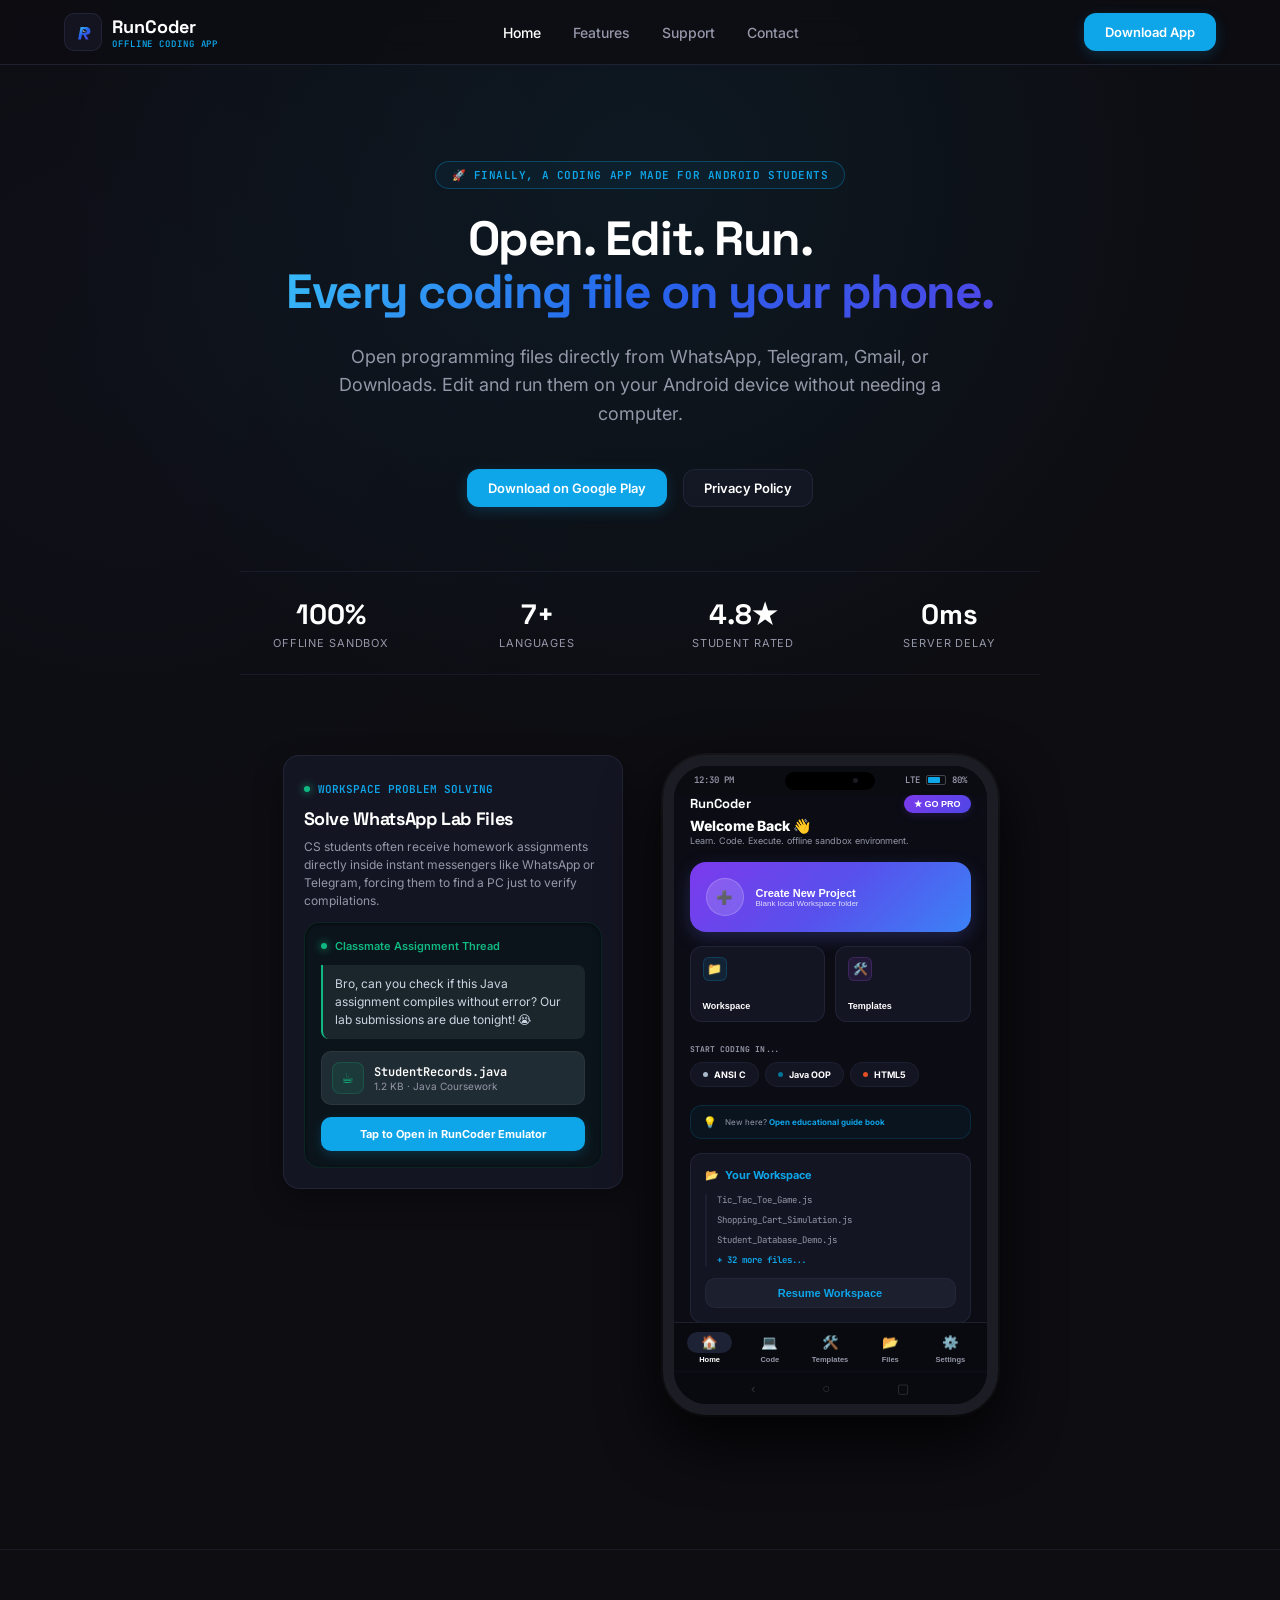
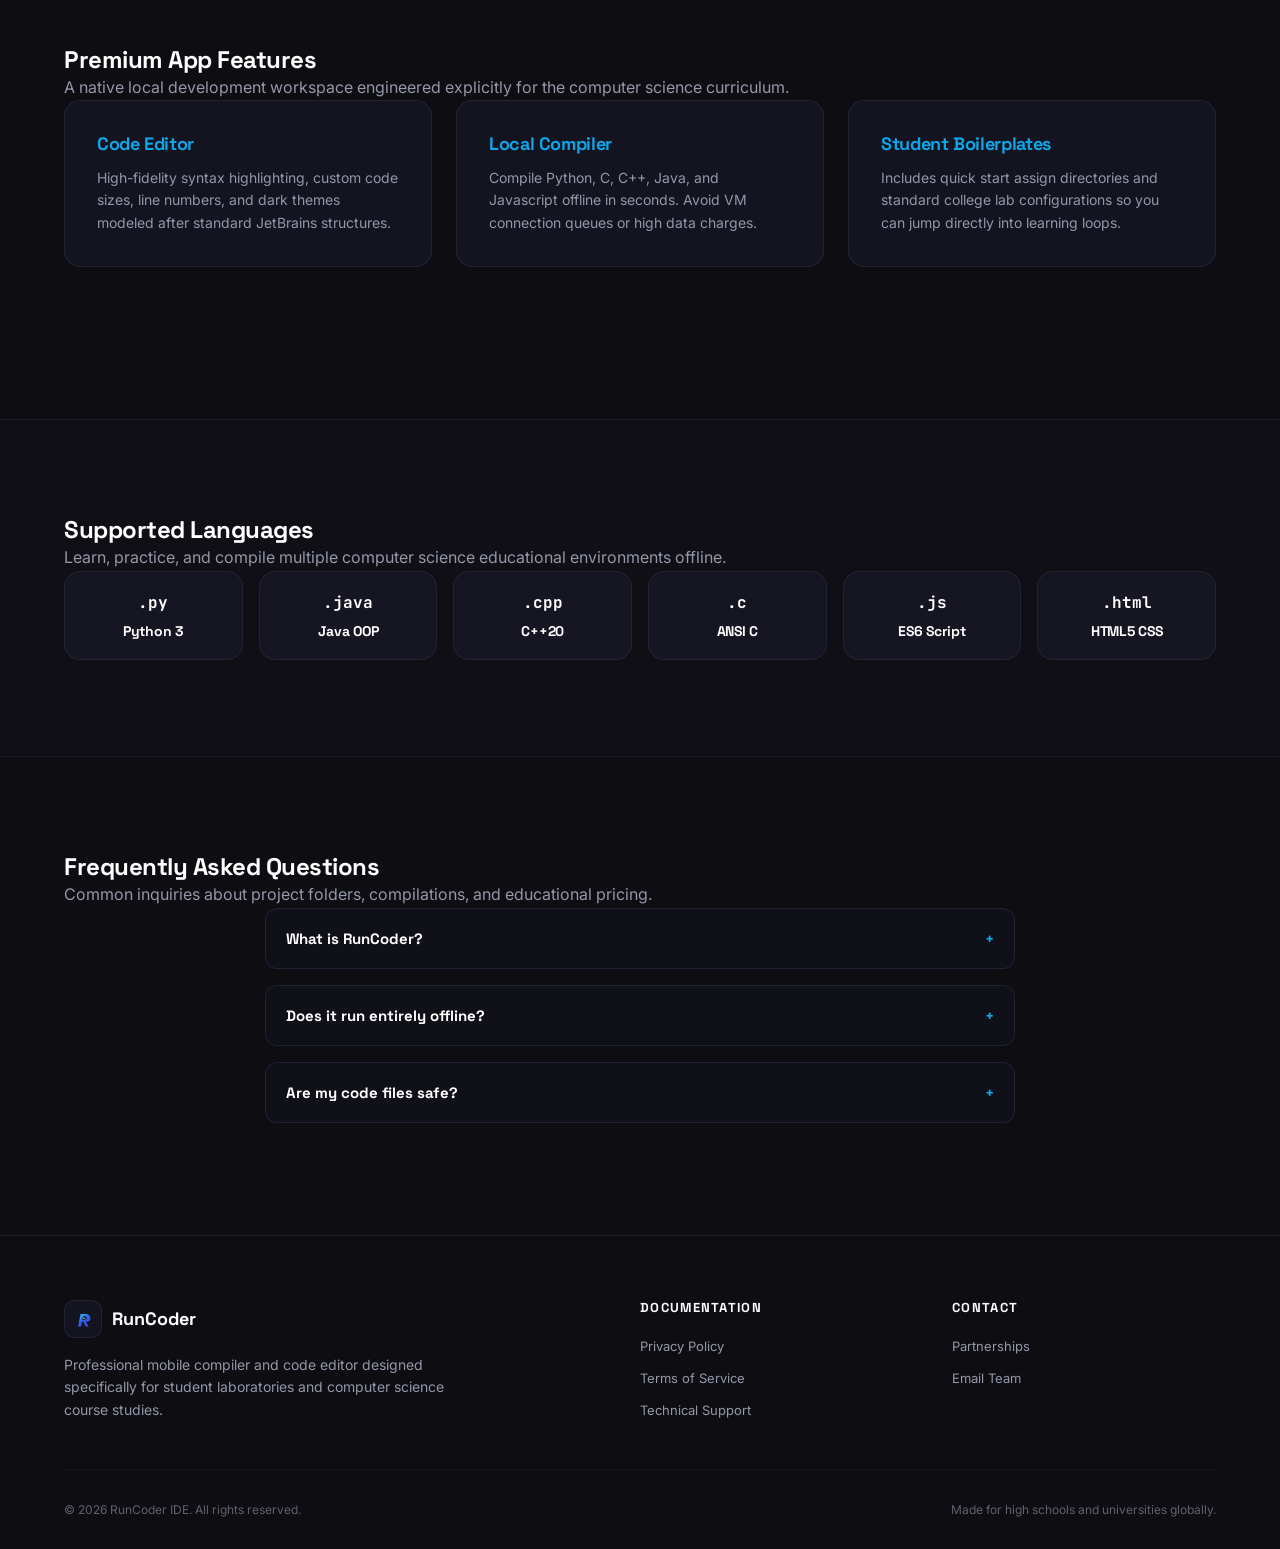
==== commit 2546831f: "Update index.html" ====
--- a/index.html
+++ b/index.html
@@ -3,12 +3,12 @@
 <head>
   <meta charset="UTF-8">
   <meta name="viewport" content="width=device-width, initial-scale=1.0">
-  <title>RunCode - Professional Mobile IDE & Code Editor for Students</title>
+  <title>RunCoder - Professional Mobile IDE & Code Editor for Students</title>
   
   <!-- Primary Meta Tags -->
-  <meta name="title" content="RunCode - Professional Mobile IDE & Code Editor for Students">
+  <meta name="title" content="RunCoder - Professional Mobile IDE & Code Editor for Students">
   <meta name="description" content="Write, compile, and execute program scripts offline on Android. The ultimate light-weight IDE supporting Python, Java, C, C++, JavaScript, HTML, and CSS for computer science courses.">
-  <meta name="keywords" content="RunCode, Mobile IDE, Android code editor, offline compiler, Python IDE, C C++ compiler, Java mobile workspace, CS student editor">
+  <meta name="keywords" content="RunCoder, Mobile IDE, Android code editor, offline compiler, Python IDE, C C++ compiler, Java mobile workspace, CS student editor">
   
   <!-- Custom stylesheets -->
   <link rel="stylesheet" href="css/style.css">
@@ -36,7 +36,7 @@
           </svg>
         </div>
         <div class="logo-text">
-          <span class="logo-title">RunCode</span>
+          <span class="logo-title">RunCoder</span>
           <span class="logo-subtitle">Offline Coding App</span>
         </div>
       </div>
@@ -146,7 +146,7 @@
                 </div>
               </div>
               <button id="whatsapp-trigger-btn" class="whatsapp-sim-btn">
-                Tap to Open in RunCode Emulator
+                Tap to Open in RunCoder Emulator
               </button>
             </div>
           </div>
@@ -174,7 +174,7 @@
 
           <!-- Toast Notifier Alert Bubble -->
           <div id="emulator-toast" class="emulator-toast" style="display: none;">
-            <span>👋 Welcome to RunCode</span>
+            <span>👋 Welcome to RunCoder</span>
           </div>
 
           <!-- Application Screen Wrapper -->
@@ -183,7 +183,7 @@
             <!-- Pro Upgrade Popup Sheet -->
             <div id="pro-overlay" class="pro-overlay" style="display: none;">
               <div class="pro-icon-box">★</div>
-              <h4 class="pro-title">Activate RunCode Pro</h4>
+              <h4 class="pro-title">Activate RunCoder Pro</h4>
               <p class="pro-desc">Unlock unlimited offline compiler binary accesses, offline packages, and smart code auto-completion.</p>
               <button id="pro-buy-btn" class="pro-buy-btn">Unlock Premium - $4.99</button>
               <button id="pro-dismiss-btn" class="pro-dismiss-btn">Keep Free Sandbox</button>
@@ -192,7 +192,7 @@
             <!-- VIEW A: HOME VIEW -->
             <div id="screen-home" class="app-view">
               <div class="emulator-header-row">
-                <span style="font-family:var(--font-display); font-size:13px; font-weight:800; color:var(--text-white)">RunCode</span>
+                <span style="font-family:var(--font-display); font-size:13px; font-weight:800; color:var(--text-white)">RunCoder</span>
                 <button class="pro-badge-btn pro-overlay-trigger">★ GO PRO</button>
               </div>
               <div class="emulator-body-content">
@@ -340,7 +340,7 @@
               </div>
               <div class="emulator-body-content" style="gap:12px">
                 <div class="files-root-path">
-                  Workspace root: <span style="color:var(--accent-color)">/storage/emulated/0/RunCode/</span>
+                  Workspace root: <span style="color:var(--accent-color)">/storage/emulated/0/RunCoder/</span>
                 </div>
 
                 <!-- Dynamic Workspace grid list -->
@@ -393,7 +393,7 @@
 
                 <div style="text-align:center; padding-top:10px; border-top:1px solid rgba(42, 47, 69, 0.2)">
                   <p style="font-size:8px; color:var(--text-muted)">Designed by <span style="color:white; font-weight:700">Harshal Shinde</span></p>
-                  <p style="font-size:7.5px; color:var(--text-muted); margin-top:2px">RunCode offline educational tools initiative</p>
+                  <p style="font-size:7.5px; color:var(--text-muted); margin-top:2px">RunCoder offline educational tools initiative</p>
                 </div>
               </div>
             </div>
@@ -600,10 +600,10 @@
       <div class="faq-wrapper">
         <div class="faq-item">
           <button class="faq-trigger" onclick="this.nextElementSibling.style.display = this.nextElementSibling.style.display === 'block' ? 'none' : 'block'">
-            <span>What is RunCode?</span>
+            <span>What is RunCoder?</span>
             <span style="color:var(--accent-color)">+</span>
           </button>
-          <div class="faq-content">RunCode is a standard educational mobile IDE built explicitly for Android devices to let high school and university students compile, execute, and save code offline.</div>
+          <div class="faq-content">RunCoder is a standard educational mobile IDE built explicitly for Android devices to let high school and university students compile, execute, and save code offline.</div>
         </div>
         <div class="faq-item">
           <button class="faq-trigger" onclick="this.nextElementSibling.style.display = this.nextElementSibling.style.display === 'block' ? 'none' : 'block'">
@@ -617,7 +617,7 @@
             <span>Are my code files safe?</span>
             <span style="color:var(--accent-color)">+</span>
           </button>
-          <div class="faq-content">Completely. RunCode uses Google's standard Storage Access Framework. Your projects are stored locally on your own storage, and we never access, upload, or sell your files.</div>
+          <div class="faq-content">Completely. RunCoder uses Google's standard Storage Access Framework. Your projects are stored locally on your own storage, and we never access, upload, or sell your files.</div>
         </div>
       </div>
     </div>
@@ -643,7 +643,7 @@
                 <path d="M 283 250 H 303" stroke="white" stroke-width="12" stroke-linecap="round" />
               </svg>
             </div>
-            <span class="logo-title" style="font-size:18px">RunCode</span>
+            <span class="logo-title" style="font-size:18px">RunCoder</span>
           </div>
           <p class="footer-desc">Professional mobile compiler and code editor designed specifically for student laboratories and computer science course studies.</p>
         </div>
@@ -667,7 +667,7 @@
       </div>
 
       <div class="footer-bottom">
-        <span>&copy; 2026 RunCode IDE. All rights reserved.</span>
+        <span>&copy; 2026 RunCoder IDE. All rights reserved.</span>
         <span>Made for high schools and universities globally.</span>
       </div>
     </div>
--- a/css/style.css
+++ b/css/style.css
@@ -400,155 +400,1560 @@
   transition: var(--transition);
 }
 
-.mockup-container:hover {
-  border-color: var(--border-hover);
-  box-shadow: 0 25px 60px rgba(14, 165, 233, 0.1);
-}
-
-.mockup-header {
+/* ------------------------------------------------------------- */
+/* HIGH-FIDELITY SMARTPHONE EMULATOR & WHATSAPP CHAT CHASSIS     */
+/* ------------------------------------------------------------- */
+
+#mockup-editor-wrapper {
+  display: flex;
+  flex-direction: column;
+  align-items: center;
+  justify-content: center;
+  gap: 40px;
+  width: 100%;
+  max-width: 1000px;
+  margin: 24px auto;
+  padding: 0 16px;
+}
+
+@media (min-width: 1024px) {
+  #mockup-editor-wrapper {
+    flex-direction: row;
+    align-items: flex-start;
+  }
+}
+
+.showcase-left-col {
+  width: 100%;
+  max-width: 340px;
+  display: flex;
+  flex-direction: column;
+  gap: 16px;
+  text-align: left;
+}
+
+.case-study-card {
+  background-color: #141522;
+  border: 1px solid var(--border-color);
+  padding: 20px;
+  border-radius: 16px;
+  box-shadow: 0 10px 30px rgba(0,0,0,0.3);
+}
+
+.case-study-tag {
+  display: inline-flex;
+  align-items: center;
+  gap: 8px;
+  color: var(--accent-color);
+  font-family: var(--font-mono);
+  font-size: 11px;
+  font-weight: 600;
+  text-transform: uppercase;
+  margin-bottom: 12px;
+}
+
+.whatsapp-chat-container {
+  background-color: #0b141a;
+  border-radius: 16px;
+  border: 1px solid rgba(16, 185, 129, 0.1);
+  padding: 16px;
+  margin-top: 12px;
+  box-shadow: inset 0 1px 3px rgba(0,0,0,0.5);
+  display: flex;
+  flex-direction: column;
+  gap: 12px;
+}
+
+.chat-header {
+  display: flex;
+  align-items: center;
+  gap: 8px;
+  font-family: var(--font-sans);
+  font-size: 11px;
+  font-weight: 600;
+  color: #10B981;
+}
+
+.pulse-dot {
+  height: 6px;
+  width: 6px;
+  border-radius: 50%;
+  background-color: #10B981;
+  box-shadow: 0 0 8px #10B981;
+  animation: pulseEffect 2s infinite;
+}
+
+.chat-msg {
+  background-color: #1b252c;
+  padding: 10px 12px;
+  border-radius: 8px;
+  border-top-left-radius: 0;
+  border-left: 2px solid #10B981;
+  font-size: 12px;
+  color: #CBD5E1;
+  line-height: 1.5;
+}
+
+.chat-attachment {
   display: flex;
   align-items: center;
   justify-content: space-between;
-  padding: 16px 24px;
-  border-bottom: 1px solid rgba(42, 47, 69, 0.6);
-  background-color: rgba(13, 13, 18, 0.4);
-}
-
-.mockup-dots {
+  background-color: #202c33;
+  border: 1px solid rgba(255, 255, 255, 0.05);
+  padding: 10px;
+  border-radius: 10px;
+}
+
+.attachment-info {
+  display: flex;
+  align-items: center;
+  gap: 10px;
+}
+
+.attachment-icon-box {
+  background-color: rgba(16, 185, 129, 0.1);
+  border: 1px solid rgba(16, 185, 129, 0.2);
+  color: #10B981;
+  height: 32px;
+  width: 32px;
+  border-radius: 8px;
+  display: flex;
+  align-items: center;
+  justify-content: center;
+  font-size: 14px;
+}
+
+.attachment-text {
+  display: flex;
+  flex-direction: column;
+  text-align: left;
+}
+
+.attachment-filename {
+  font-size: 12px;
+  font-weight: 600;
+  color: var(--text-white);
+  font-family: var(--font-mono);
+}
+
+.attachment-meta {
+  font-size: 10px;
+  color: var(--text-gray);
+}
+
+.whatsapp-sim-btn {
+  width: 100%;
+  background-color: var(--accent-color);
+  color: var(--text-white);
+  font-family: var(--font-sans);
+  font-size: 11px;
+  font-weight: 700;
+  padding: 10px;
+  border: none;
+  border-radius: 10px;
+  cursor: pointer;
+  text-align: center;
+  transition: var(--transition);
+  box-shadow: 0 4px 12px rgba(14, 165, 233, 0.2);
+}
+
+.whatsapp-sim-btn:hover {
+  background-color: #0284C7;
+  transform: translateY(-1px);
+}
+
+.whatsapp-sim-btn:active {
+  transform: translateY(1px);
+}
+
+/* SMARTPHONE CHASSIS BEZEL */
+.smartphone-bezel {
+  width: 335px;
+  height: 660px;
+  border-radius: 44px;
+  border: 11px solid #1C1D24;
+  background-color: #090A0F;
+  box-shadow: 
+    0 25px 60px rgba(0, 0, 0, 0.85),
+    inset 0 4px 12px rgba(255, 255, 255, 0.05),
+    0 0 0 2px rgba(255, 255, 255, 0.05);
+  overflow: hidden;
+  position: relative;
+  display: flex;
+  flex-direction: column;
+  justify-content: space-between;
+  font-family: var(--font-sans);
+}
+
+/* Toast alert notify overlay */
+.emulator-toast {
+  position: absolute;
+  top: 48px;
+  left: 50%;
+  transform: translateX(-50%);
+  z-index: 5000;
+  width: 280px;
+  background: linear-gradient(135deg, #10B981 0%, #14B8A6 100%);
+  color: var(--text-white);
+  font-family: var(--font-sans);
+  font-size: 10px;
+  font-weight: 700;
+  padding: 8px 12px;
+  border-radius: 10px;
+  box-shadow: 0 10px 20px rgba(0,0,0,0.3);
+  display: flex;
+  align-items: center;
+  justify-content: center;
+  gap: 6px;
+  animation: slideDownEffect 0.25s forwards;
+}
+
+/* Notch camera hole */
+.camera-notch {
+  position: absolute;
+  top: 6px;
+  left: 50%;
+  transform: translateX(-50%);
+  z-index: 4000;
+  height: 18px;
+  width: 90px;
+  background-color: #000;
+  border-radius: 20px;
+  display: flex;
+  align-items: center;
+  justify-content: center;
+}
+
+.camera-lens {
+  height: 5px;
+  width: 5px;
+  border-radius: 50%;
+  background-color: #1A1C22;
+  margin-left: 50px;
+}
+
+/* System Android status bar */
+.android-status-bar {
+  height: 32px;
+  background-color: #0B0C12;
+  display: flex;
+  align-items: center;
+  justify-content: space-between;
+  padding: 0 20px;
+  font-family: var(--font-mono);
+  font-size: 9px;
+  font-weight: 600;
+  color: var(--text-gray);
+  z-index: 3000;
+  user-select: none;
+}
+
+.status-bar-right {
+  display: flex;
+  align-items: center;
+  gap: 6px;
+}
+
+.battery-icon-wrapper {
+  height: 10px;
+  width: 20px;
+  border: 1px solid rgba(148, 151, 168, 0.4);
+  border-radius: 2px;
+  padding: 1px;
+  display: flex;
+  align-items: center;
+}
+
+.battery-charge {
+  height: 100%;
+  width: 80%;
+  background-color: var(--accent-color);
+  border-radius: 1px;
+}
+
+/* ACTIVE APPLICATION SCREEN CONTROLLER */
+.app-screen-container {
+  flex-grow: 1;
+  display: flex;
+  flex-direction: column;
+  background-color: #0B0C14;
+  overflow: hidden;
+  position: relative;
+}
+
+.app-view {
+  flex-grow: 1;
+  display: flex;
+  flex-direction: column;
+  overflow-y: auto;
+  padding-bottom: 56px; /* Space for bottom navigation */
+}
+
+/* Hide scrollbars in mockup views */
+.app-view::-webkit-scrollbar {
+  display: none;
+}
+.app-view {
+  -ms-overflow-style: none;
+  scrollbar-width: none;
+}
+
+/* PRO PREMIUM OVERLAY POPUP */
+.pro-overlay {
+  position: absolute;
+  inset: 0;
+  background-color: rgba(0,0,0,0.92);
+  backdrop-filter: blur(8px);
+  -webkit-backdrop-filter: blur(8px);
+  z-index: 4500;
+  display: flex;
+  flex-direction: column;
+  align-items: center;
+  justify-content: center;
+  padding: 24px;
+  text-align: center;
+}
+
+.pro-icon-box {
+  height: 56px;
+  width: 56px;
+  border-radius: 50%;
+  background: linear-gradient(135deg, #7C3AED 0%, #4F46E5 100%);
+  display: flex;
+  align-items: center;
+  justify-content: center;
+  color: var(--text-white);
+  margin-bottom: 16px;
+  animation: bounce 2s infinite;
+}
+
+.pro-title {
+  font-family: var(--font-display);
+  font-size: 18px;
+  font-weight: 700;
+  color: var(--text-white);
+  margin-bottom: 6px;
+}
+
+.pro-desc {
+  font-size: 11px;
+  color: var(--text-gray);
+  line-height: 1.6;
+  max-width: 230px;
+  margin-bottom: 24px;
+}
+
+.pro-buy-btn {
+  width: 100%;
+  padding: 11px;
+  border-radius: 12px;
+  background: linear-gradient(135deg, #7C3AED 0%, #4F46E5 100%);
+  color: var(--text-white);
+  border: none;
+  font-size: 11px;
+  font-weight: 700;
+  cursor: pointer;
+  box-shadow: 0 4px 15px rgba(124, 58, 237, 0.3);
+  margin-bottom: 8px;
+  transition: var(--transition);
+}
+
+.pro-buy-btn:hover {
+  filter: brightness(1.1);
+}
+
+.pro-dismiss-btn {
+  width: 100%;
+  padding: 9px;
+  border-radius: 12px;
+  border: 1px solid var(--border-color);
+  background-color: rgba(30, 34, 53, 0.4);
+  color: #CBD5E1;
+  font-size: 11px;
+  font-weight: 500;
+  cursor: pointer;
+  transition: var(--transition);
+}
+
+.pro-dismiss-btn:hover {
+  background-color: rgba(30, 34, 53, 0.7);
+  color: var(--text-white);
+}
+
+/* SCREEN VIEW STRUCTURES & CARD PAIRINGS */
+.emulator-header-row {
+  height: 56px;
+  background-color: #0B0C14;
+  display: flex;
+  align-items: center;
+  justify-content: space-between;
+  padding: 0 16px;
+  position: sticky;
+  top: 0;
+  z-index: 100;
+}
+
+.pro-badge-btn {
+  display: flex;
+  align-items: center;
+  gap: 4px;
+  padding: 4px 10px;
+  background: linear-gradient(135deg, #7C3AED 0%, #4F46E5 100%);
+  border-radius: 100px;
+  font-size: 9px;
+  font-weight: 700;
+  color: var(--text-white);
+  border: none;
+  cursor: pointer;
+  box-shadow: 0 2px 8px rgba(124, 58, 237, 0.2);
+  transition: var(--transition);
+}
+
+.pro-badge-btn:hover {
+  transform: scale(1.05);
+}
+
+.emulator-body-content {
+  padding: 4px 16px 16px 16px;
+  display: flex;
+  flex-direction: column;
+  gap: 14px;
+}
+
+/* Workspace main projects cards */
+.project-card-gradient {
+  width: 100%;
+  padding: 16px;
+  border-radius: 16px;
+  background: linear-gradient(135deg, #7C3AED 0%, #5850EC 50%, #3B82F6 100%);
+  border: none;
+  text-align: left;
+  cursor: pointer;
+  display: flex;
+  align-items: center;
+  gap: 12px;
+  box-shadow: 0 6px 18px rgba(99, 102, 241, 0.25);
+  transition: var(--transition);
+}
+
+.project-card-gradient:hover {
+  opacity: 0.95;
+  transform: translateY(-1px);
+}
+
+.project-card-gradient:active {
+  transform: scale(0.98);
+}
+
+.project-card-icon-box {
+  height: 38px;
+  width: 38px;
+  border-radius: 50%;
+  background-color: rgba(255,255,255,0.15);
+  border: 1px solid rgba(255,255,255,0.2);
+  display: flex;
+  align-items: center;
+  justify-content: center;
+  color: var(--text-white);
+  flex-shrink: 0;
+}
+
+.category-buttons-grid {
+  display: grid;
+  grid-template-columns: repeat(2, 1fr);
+  gap: 10px;
+}
+
+.category-btn {
+  background-color: #141522;
+  border: 1px solid rgba(42, 47, 69, 0.6);
+  padding: 10px 12px;
+  border-radius: 12px;
+  cursor: pointer;
+  text-align: left;
+  display: flex;
+  flex-direction: column;
+  justify-content: space-between;
+  height: 76px;
+  transition: var(--transition);
+}
+
+.category-btn:hover {
+  background-color: #1E2033;
+  border-color: #3E456B;
+}
+
+.category-icon-wrapper {
+  height: 24px;
+  width: 24px;
+  border-radius: 6px;
+  display: flex;
+  align-items: center;
+  justify-content: center;
+  font-size: 12px;
+}
+
+.cat-blue {
+  background-color: rgba(14, 165, 233, 0.1);
+  border: 1px solid rgba(14, 165, 233, 0.2);
+  color: var(--accent-color);
+}
+
+.cat-purple {
+  background-color: rgba(168, 85, 247, 0.1);
+  border: 1px solid rgba(168, 85, 247, 0.2);
+  color: #A855F7;
+}
+
+.start-coding-row {
+  display: flex;
+  align-items: center;
+  gap: 6px;
+  overflow-x: auto;
+  padding-bottom: 4px;
+}
+
+.start-coding-row::-webkit-scrollbar {
+  display: none;
+}
+
+.lang-shortcut-chip {
+  display: flex;
+  align-items: center;
+  gap: 6px;
+  padding: 6px 12px;
+  border-radius: 100px;
+  background-color: #141522;
+  border: 1px solid rgba(42, 47, 69, 0.4);
+  font-size: 9px;
+  font-weight: 700;
+  color: var(--text-white);
+  cursor: pointer;
+  flex-shrink: 0;
+  transition: var(--transition);
+}
+
+.lang-shortcut-chip:hover {
+  background-color: #1E2033;
+}
+
+.shortcut-dot {
+  height: 5px;
+  width: 5px;
+  border-radius: 50%;
+}
+
+.info-banner-mini {
+  padding: 9px 12px;
+  border-radius: 12px;
+  background-color: rgba(14, 165, 233, 0.05);
+  border: 1px solid rgba(14, 165, 233, 0.15);
   display: flex;
   align-items: center;
   gap: 8px;
 }
 
-.dot {
-  height: 10px;
-  width: 10px;
+.workspace-list-card {
+  padding: 14px;
+  border-radius: 12px;
+  background-color: #141522;
+  border: 1px solid rgba(42, 47, 69, 0.6);
+  display: flex;
+  flex-direction: column;
+  gap: 12px;
+}
+
+.workspace-active-badge {
+  display: flex;
+  align-items: center;
+  gap: 6px;
+  font-size: 11px;
+  font-weight: 700;
+  color: var(--accent-color);
+}
+
+.workspace-files-list {
+  display: flex;
+  flex-direction: column;
+  gap: 8px;
+  border-left: 2px solid rgba(42, 47, 69, 0.4);
+  padding-left: 10px;
+  list-style: none;
+  font-family: var(--font-mono);
+  font-size: 9px;
+  color: var(--text-gray);
+  text-align: left;
+}
+
+.workspace-files-list li {
+  cursor: pointer;
+  transition: var(--transition);
+}
+
+.workspace-files-list li:hover {
+  color: var(--text-white);
+}
+
+.workspace-resume-btn {
+  width: 100%;
+  padding: 8px;
+  border-radius: 10px;
+  background-color: #1C1F2E;
+  color: var(--accent-color);
+  font-weight: 700;
+  font-size: 11px;
+  border: 1px solid rgba(42, 47, 69, 0.5);
+  cursor: pointer;
+  transition: var(--transition);
+}
+
+.workspace-resume-btn:hover {
+  background-color: #20243B;
+  border-color: #3E456B;
+}
+
+/* CODE SCREEN / FILE BROWSER */
+.continue-coding-card {
+  padding: 12px 14px;
+  border-radius: 12px;
+  background-color: #141522;
+  border: 1px solid rgba(42, 47, 69, 0.6);
+  display: flex;
+  align-items: center;
+  justify-content: space-between;
+}
+
+.continue-coding-left {
+  display: flex;
+  align-items: center;
+  gap: 10px;
+}
+
+.continue-icon-wrapper {
+  height: 26px;
+  width: 26px;
+  border-radius: 4px;
+  background-color: rgba(14, 165, 233, 0.1);
+  border: 1px solid rgba(14, 165, 233, 0.2);
+  display: flex;
+  align-items: center;
+  justify-content: center;
+  color: var(--accent-color);
+  font-size: 10px;
+}
+
+.continue-coding-filename {
+  font-family: var(--font-mono);
+  font-size: 10px;
+  font-weight: 700;
+  color: var(--text-white);
+}
+
+.small-action-btn {
+  padding: 5px 10px;
+  border-radius: 6px;
+  border: 1px solid rgba(42, 47, 69, 0.5);
+  background-color: #1C1F2E;
+  color: var(--text-white);
+  font-size: 9px;
+  font-weight: 700;
+  cursor: pointer;
+  transition: var(--transition);
+}
+
+.small-action-btn:hover {
+  background-color: #20243B;
+}
+
+.file-row-item {
+  padding: 10px 12px;
+  border-radius: 12px;
+  background-color: rgba(20, 21, 34, 0.8);
+  border: 1px solid rgba(42, 47, 69, 0.3);
+  display: flex;
+  align-items: center;
+  justify-content: space-between;
+  cursor: pointer;
+  transition: var(--transition);
+}
+
+.file-row-item:hover {
+  border-color: #3E456B;
+  background-color: #1C1F2E;
+}
+
+.file-row-left {
+  display: flex;
+  align-items: center;
+  gap: 10px;
+  min-width: 0;
+}
+
+.file-lang-dot {
+  height: 6px;
+  width: 6px;
   border-radius: 50%;
-}
-
-.dot-red { background-color: #EF4444; }
-.dot-yellow { background-color: #F59E0B; }
-.dot-green { background-color: #10B981; }
-
-.mockup-file {
-  font-family: var(--font-mono);
-  font-size: 12px;
-  color: var(--text-gray);
-  margin-left: 12px;
-  font-weight: 500;
-}
-
-.mockup-tabs {
-  display: flex;
-  border-bottom: 1px solid rgba(42, 47, 69, 0.3);
-  background-color: rgba(13, 13, 18, 0.2);
-}
-
-.static-lang-tab {
-  padding: 12px 20px;
-  font-family: var(--font-mono);
-  font-size: 12px;
-  color: var(--text-gray);
+  flex-shrink: 0;
+}
+
+.file-row-name {
+  font-family: var(--font-mono);
+  font-size: 10px;
+  font-weight: 600;
+  color: var(--text-white);
+  white-space: nowrap;
+  overflow: hidden;
+  text-overflow: ellipsis;
+  max-width: 170px;
+}
+
+.file-close-btn {
   background: transparent;
   border: none;
-  border-right: 1px solid rgba(42, 47, 69, 0.3);
-  cursor: pointer;
-  transition: var(--transition);
+  color: var(--text-gray);
+  padding: 4px;
+  border-radius: 4px;
+  cursor: pointer;
+  display: flex;
+  align-items: center;
+  justify-content: center;
+  transition: var(--transition);
+}
+
+.file-close-btn:hover {
+  color: var(--text-white);
+  background-color: rgba(42, 47, 69, 0.4);
+}
+
+/* TEMPLATES VIEWS */
+.templates-search-box {
   position: relative;
-}
-
-.static-lang-tab:hover {
-  color: var(--text-white);
-  background-color: rgba(30, 34, 53, 0.2);
-}
-
-.static-lang-tab.active {
+  width: 100%;
+}
+
+.templates-search-input {
+  width: 100%;
+  background-color: #141522;
+  border: 1px solid rgba(42, 47, 69, 0.6);
+  border-radius: 12px;
+  padding: 8px 12px 8px 32px;
+  font-family: var(--font-mono);
+  font-size: 10px;
+  color: var(--text-white);
+}
+
+.templates-search-input:focus {
+  outline: none;
+  border-color: var(--accent-color);
+}
+
+.search-icon-pos {
+  position: absolute;
+  left: 10px;
+  top: 50%;
+  transform: translateY(-50%);
+  color: var(--text-gray);
+  font-size: 12px;
+  display: flex;
+  align-items: center;
+}
+
+.template-filters-row {
+  display: flex;
+  align-items: center;
+  gap: 6px;
+  overflow-x: auto;
+  padding-bottom: 2px;
+}
+
+.template-filters-row::-webkit-scrollbar {
+  display: none;
+}
+
+.filter-pill-button {
+  padding: 5px 10px;
+  border-radius: 100px;
+  font-size: 9px;
+  font-weight: 700;
+  border: 1px solid transparent;
+  cursor: pointer;
+  flex-shrink: 0;
+  transition: var(--transition);
+}
+
+.pill-unselected-grey {
+  background-color: #141522;
+  border-color: rgba(42, 47, 69, 0.4);
+  color: var(--text-gray);
+}
+
+.pill-unselected-grey:hover {
+  color: var(--text-white);
+}
+
+.pill-selected-blue {
+  background-color: var(--accent-color);
+  color: var(--text-white);
+}
+
+.pill-selected-glow-blue {
+  background-color: rgba(14, 165, 233, 0.15);
+  border-color: rgba(14, 165, 233, 0.25);
+  color: var(--accent-color);
+}
+
+.template-card {
+  padding: 12px 14px;
+  border-radius: 12px;
+  background-color: #141522;
+  border: 1px solid rgba(42, 47, 69, 0.6);
+  display: flex;
+  flex-direction: column;
+  gap: 10px;
+  position: relative;
+  text-align: left;
+}
+
+.template-card-header {
+  display: flex;
+  align-items: center;
+  justify-content: space-between;
+}
+
+.template-tags-box {
+  display: flex;
+  align-items: center;
+  gap: 6px;
+}
+
+.template-lang-badge {
+  padding: 2px 6px;
+  background-color: rgba(14, 165, 233, 0.1);
+  border: 1px solid rgba(14, 165, 233, 0.2);
+  border-radius: 4px;
+  font-size: 8px;
+  font-weight: 700;
+  color: var(--accent-color);
+}
+
+.template-diff-badge {
+  font-size: 8px;
+  font-weight: 700;
+  color: var(--text-gray);
+  text-transform: uppercase;
+  letter-spacing: 0.05em;
+}
+
+.template-star-fav {
+  background: transparent;
+  border: none;
+  cursor: pointer;
+  color: var(--text-gray);
+  padding: 2px;
+  display: flex;
+  align-items: center;
+  transition: var(--transition);
+}
+
+.template-star-fav.favorited {
+  color: #F59E0B;
+}
+
+.template-title {
+  font-size: 11px;
+  font-weight: 800;
+  color: var(--text-white);
+  line-height: 1.3;
+}
+
+.template-desc {
+  font-size: 9px;
+  color: var(--text-gray);
+  line-height: 1.4;
+  margin-top: 2px;
+}
+
+.template-collapsible-trigger {
+  width: 100%;
+  display: flex;
+  align-items: center;
+  justify-content: space-between;
+  font-size: 8px;
+  font-weight: 700;
+  color: var(--accent-color);
+  text-transform: uppercase;
+  letter-spacing: 0.05em;
+  background: transparent;
+  border: none;
+  cursor: pointer;
+  padding: 4px 0 0 0;
+  border-top: 1px solid rgba(42, 47, 69, 0.3);
+}
+
+.template-collapsible-panel {
+  background-color: #08090f;
+  padding: 8px;
+  border-radius: 8px;
+  border: 1px solid rgba(42, 47, 69, 0.2);
+  font-family: var(--font-mono);
+  font-size: 8px;
+  line-height: 1.4;
+  color: #CBD5E1;
+  display: flex;
+  flex-direction: column;
+  gap: 6px;
+  margin-top: 4px;
+}
+
+.template-actions-row {
+  display: grid;
+  grid-template-columns: repeat(2, 1fr);
+  gap: 8px;
+  border-top: 1px solid rgba(42, 47, 69, 0.2);
+  padding-top: 8px;
+}
+
+.template-action-btn-primary {
+  padding: 6px;
+  border-radius: 8px;
+  background-color: var(--accent-color);
+  color: var(--text-white);
+  font-size: 9px;
+  font-weight: 700;
+  border: none;
+  cursor: pointer;
+  text-align: center;
+  transition: var(--transition);
+}
+
+.template-action-btn-primary:hover {
+  background-color: #0284C7;
+}
+
+.template-action-btn-secondary {
+  padding: 6px;
+  border-radius: 8px;
+  background-color: #1C1F2E;
+  border: 1px solid rgba(42, 47, 69, 0.5);
+  color: #CBD5E1;
+  font-size: 9px;
+  font-weight: 700;
+  cursor: pointer;
+  display: flex;
+  align-items: center;
+  justify-content: center;
+  gap: 4px;
+  transition: var(--transition);
+}
+
+.template-action-btn-secondary:hover {
+  background-color: #20243B;
+  color: var(--text-white);
+}
+
+/* ALL FILES TAB GRID */
+.files-root-path {
+  font-family: var(--font-mono);
+  font-size: 9px;
+  color: var(--text-gray);
+  text-align: left;
+}
+
+.file-grid-item {
+  padding: 10px;
+  background-color: #141522;
+  border: 1px solid rgba(42, 47, 69, 0.5);
+  border-radius: 12px;
+  display: flex;
+  align-items: center;
+  gap: 12px;
+  cursor: pointer;
+  transition: var(--transition);
+}
+
+.file-grid-item:hover {
+  border-color: #3E456B;
+}
+
+.file-item-icon-box {
+  font-size: 18px;
+  flex-shrink: 0;
+  display: flex;
+  align-items: center;
+}
+
+.file-item-info-text {
+  display: flex;
+  flex-direction: column;
+  text-align: left;
+  min-width: 0;
+}
+
+.file-item-title {
+  font-family: var(--font-mono);
+  font-size: 10px;
+  font-weight: 700;
+  color: var(--text-white);
+  white-space: nowrap;
+  overflow: hidden;
+  text-overflow: ellipsis;
+}
+
+.file-item-subtitle {
+  font-size: 8px;
+  color: var(--text-gray);
+}
+
+/* SETTINGS TAB PREFERENCES */
+.settings-premium-card {
+  padding: 12px;
+  border-radius: 12px;
+  background: linear-gradient(135deg, rgba(124, 58, 237, 0.15) 0%, rgba(79, 70, 229, 0.15) 100%);
+  border: 1px solid rgba(124, 58, 237, 0.4);
+  display: flex;
+  flex-direction: column;
+  align-items: flex-start;
+  gap: 6px;
+  text-align: left;
+}
+
+.settings-sec-title {
+  font-family: var(--font-mono);
+  font-size: 8px;
+  font-weight: 700;
+  text-transform: uppercase;
+  letter-spacing: 0.05em;
+  color: var(--text-muted);
+  text-align: left;
+}
+
+.settings-list-card {
+  background-color: #141522;
+  border: 1px solid rgba(42, 47, 69, 0.6);
+  border-radius: 12px;
+  display: flex;
+  flex-direction: column;
+  overflow: hidden;
+  text-align: left;
+}
+
+.settings-row-item {
+  padding: 10px 12px;
+  display: flex;
+  align-items: center;
+  justify-content: space-between;
+  font-size: 10px;
+  border-bottom: 1px solid rgba(42, 47, 69, 0.2);
+  cursor: pointer;
+}
+
+.settings-row-item:last-child {
+  border-bottom: none;
+}
+
+.settings-item-label {
+  font-weight: 600;
+  color: var(--text-white);
+}
+
+.settings-item-value-green {
+  color: #10B981;
+  font-weight: 700;
+  display: flex;
+  align-items: center;
+  gap: 3px;
+}
+
+.settings-item-value-blue {
+  color: var(--accent-color);
+  font-weight: 700;
+}
+
+.settings-item-value-grey {
+  color: var(--text-gray);
+  font-family: var(--font-mono);
+  font-size: 9px;
+}
+
+/* EDITOR VIEW DETAILS */
+.editor-title-bar {
+  height: 56px;
+  background-color: #10111A;
+  border-bottom: 1px solid rgba(42, 47, 69, 0.5);
+  display: flex;
+  align-items: center;
+  justify-content: space-between;
+  padding: 0 12px;
+  position: relative;
+  z-index: 100;
+}
+
+.editor-title-left {
+  display: flex;
+  align-items: center;
+  gap: 6px;
+  flex-grow: 1;
+  overflow: hidden;
+  padding-right: 6px;
+}
+
+.editor-back-btn {
+  background: transparent;
+  border: none;
+  color: var(--text-gray);
+  padding: 4px;
+  border-radius: 6px;
+  cursor: pointer;
+  display: flex;
+  align-items: center;
+  justify-content: center;
+  transition: var(--transition);
+  flex-shrink: 0;
+}
+
+.editor-back-btn:hover {
+  color: var(--text-white);
+  background-color: rgba(42, 47, 69, 0.3);
+}
+
+.editor-tabs-strip {
+  display: flex;
+  align-items: center;
+  gap: 6px;
+  overflow-x: auto;
+  flex-grow: 1;
+}
+
+.editor-tabs-strip::-webkit-scrollbar {
+  display: none;
+}
+
+.editor-tab-header-item {
+  padding: 5px 8px;
+  border-radius: 6px;
+  font-family: var(--font-mono);
+  font-size: 9px;
+  font-weight: 700;
+  display: flex;
+  align-items: center;
+  gap: 4px;
+  cursor: pointer;
+  flex-shrink: 0;
+  border: 1px solid transparent;
+  transition: var(--transition);
+}
+
+.editor-tab-unselected {
+  background-color: rgba(20, 21, 34, 0.4);
+  color: var(--text-gray);
+}
+
+.editor-tab-unselected:hover {
+  color: var(--text-white);
   background-color: rgba(30, 34, 53, 0.5);
-  color: var(--text-white);
-}
-
-.static-lang-tab.active::after {
-  content: '';
+}
+
+.editor-tab-selected {
+  background-color: #0B0C14;
+  border-color: rgba(14, 165, 233, 0.5);
+  color: var(--accent-color);
+}
+
+.tab-mini-close-btn {
+  background: transparent;
+  border: none;
+  color: var(--text-gray);
+  cursor: pointer;
+  display: flex;
+  align-items: center;
+  padding: 1px;
+  border-radius: 2px;
+}
+
+.tab-mini-close-btn:hover {
+  background-color: rgba(239, 68, 68, 0.1);
+  color: #EF4444;
+}
+
+.editor-add-tab-btn {
+  padding: 5px;
+  background-color: #141522;
+  border: 1px solid rgba(42, 47, 69, 0.4);
+  border-radius: 6px;
+  color: var(--text-gray);
+  cursor: pointer;
+  display: flex;
+  align-items: center;
+  justify-content: center;
+  flex-shrink: 0;
+}
+
+.editor-add-tab-btn:hover {
+  color: var(--text-white);
+}
+
+.editor-header-right-tools {
+  display: flex;
+  align-items: center;
+  gap: 4px;
+  flex-shrink: 0;
+}
+
+.preview-pill-btn {
+  padding: 4px 6px;
+  border-radius: 4px;
+  background-color: rgba(14, 165, 233, 0.05);
+  border: 1px solid rgba(14, 165, 233, 0.3);
+  color: var(--accent-color);
+  font-family: var(--font-sans);
+  font-size: 8px;
+  font-weight: 700;
+  cursor: pointer;
+  display: flex;
+  align-items: center;
+  gap: 3px;
+  transition: var(--transition);
+}
+
+.preview-pill-btn:hover {
+  border-color: var(--accent-color);
+  background-color: rgba(14, 165, 233, 0.1);
+}
+
+.editor-workspace-container {
+  flex-grow: 1;
+  padding: 10px;
+  display: flex;
+  flex-direction: column;
+  position: relative;
+  background-color: #0B0C14;
+  overflow: hidden;
+}
+
+.editor-workspace-text-panel {
+  flex-grow: 1;
+  display: flex;
+  font-family: var(--font-mono);
+  font-size: 10px;
+  line-height: 1.5;
+  position: relative;
+  overflow: hidden;
+}
+
+.line-gutter-numbers {
+  width: 18px;
+  text-align: right;
+  color: rgba(148, 151, 168, 0.25);
+  padding-right: 5px;
+  user-select: none;
+  display: flex;
+  flex-direction: column;
+  gap: 0.5px;
+  padding-top: 4px;
+}
+
+.editor-textarea-field {
+  flex-grow: 1;
+  background: transparent;
+  border: none;
+  color: #E2E8F0;
+  resize: none;
+  font-family: var(--font-mono);
+  font-size: 10px;
+  line-height: 1.5;
+  white-space: pre;
+  overflow-wrap: normal;
+  overflow-y: auto;
+  padding-top: 4px;
+}
+
+.editor-textarea-field::-webkit-scrollbar {
+  display: none;
+}
+
+.editor-textarea-field:focus {
+  outline: none;
+}
+
+/* Keyboard tool belt keys row */
+.keyboard-keys-belt {
+  display: flex;
+  align-items: center;
+  justify-content: space-between;
+  gap: 4px;
+  padding: 6px 12px;
+  background-color: #10111A;
+  border-top: 1px solid rgba(42, 47, 69, 0.3);
+  margin-left: -10px;
+  margin-right: -10px;
+  user-select: none;
+}
+
+.belt-key-btn {
+  flex-grow: 1;
+  font-family: var(--font-mono);
+  font-size: 8px;
+  font-weight: 700;
+  padding: 5px 0;
+  background-color: #1C1F2E;
+  color: var(--text-gray);
+  border: none;
+  border-radius: 4px;
+  cursor: pointer;
+  text-align: center;
+  transition: var(--transition);
+}
+
+.belt-key-btn:hover {
+  color: var(--text-white);
+}
+
+.belt-key-btn:active {
+  background-color: var(--accent-color);
+  color: var(--text-white);
+}
+
+/* Floating Action Button Play compiler */
+.editor-floating-play-fab {
+  position: absolute;
+  bottom: 42px;
+  right: 14px;
+  height: 40px;
+  width: 40px;
+  border-radius: 50%;
+  background-color: var(--accent-color);
+  color: var(--text-white);
+  border: none;
+  box-shadow: 0 4px 15px rgba(14, 165, 233, 0.35);
+  display: flex;
+  align-items: center;
+  justify-content: center;
+  cursor: pointer;
+  z-index: 200;
+  transition: var(--transition);
+}
+
+.editor-floating-play-fab:hover {
+  background-color: #0284C7;
+  transform: scale(1.05);
+}
+
+.editor-floating-play-fab:active {
+  transform: scale(0.95);
+}
+
+.editor-floating-play-fab:disabled {
+  background-color: #1E2235;
+  color: var(--text-gray);
+  border: 1px solid rgba(42, 47, 69, 0.5);
+  box-shadow: none;
+  cursor: not-allowed;
+}
+
+/* SLIDABLE COMPILER TERMINAL DRAWER */
+.terminal-drawer-sheet {
   position: absolute;
   bottom: 0;
   left: 0;
+  right: 0;
+  background-color: #07080C;
+  border-top: 1px solid rgba(42, 47, 69, 0.6);
+  display: flex;
+  flex-direction: column;
+  justify-content: space-between;
+  z-index: 300;
+  transition: height 0.25s cubic-bezier(0.16, 1, 0.3, 1);
+}
+
+.terminal-sheet-collapsed {
+  height: 28px;
+}
+
+.terminal-sheet-expanded {
+  height: 190px;
+}
+
+.terminal-header-clickable {
+  height: 28px;
+  background-color: #10111A;
+  padding: 0 12px;
+  display: flex;
+  align-items: center;
+  justify-content: space-between;
+  border-bottom: 1px solid rgba(42, 47, 69, 0.3);
+  cursor: pointer;
   width: 100%;
-  height: 2px;
-  background-color: var(--accent-color);
-}
-
-.mockup-split {
-  display: grid;
-  grid-template-columns: 3fr 2fr;
-  min-height: 380px;
-}
-
-.editor-pane {
-  padding: 20px;
-  display: flex;
-  flex-direction: column;
-  border-right: 1px solid rgba(42, 47, 69, 0.3);
-}
-
-.editor-pane textarea {
-  width: 100%;
+  border: none;
+  text-align: left;
+}
+
+.terminal-header-title {
+  display: flex;
+  align-items: center;
+  gap: 6px;
+  font-family: var(--font-mono);
+  font-size: 8px;
+  font-weight: 700;
+  color: var(--text-white);
+  text-transform: uppercase;
+}
+
+.terminal-header-right {
+  display: flex;
+  align-items: center;
+  gap: 6px;
+  font-family: var(--font-mono);
+  font-size: 8px;
+  color: var(--text-gray);
+}
+
+.terminal-output-log-pane {
   flex-grow: 1;
+  padding: 12px;
+  overflow-y: auto;
+  font-family: var(--font-mono);
+  font-size: 8px;
+  line-height: 1.5;
+  color: #CBD5E1;
+  text-align: left;
+}
+
+.terminal-output-log-pane pre {
+  margin: 0;
+  padding: 0;
+  white-space: pre-wrap;
+  word-break: break-all;
+}
+
+.terminal-placeholder-state {
+  height: 100%;
+  display: flex;
+  flex-direction: column;
+  align-items: center;
+  justify-content: center;
+  text-align: center;
+  color: var(--text-gray);
+  opacity: 0.4;
+  padding: 12px;
+}
+
+.terminal-footer-meta {
+  height: 20px;
+  background-color: #0B0C12;
+  border-top: 1px solid rgba(42, 47, 69, 0.1);
+  padding: 0 12px;
+  display: flex;
+  align-items: center;
+  justify-content: space-between;
+  font-family: var(--font-mono);
+  font-size: 7.5px;
+  color: var(--text-gray);
+}
+
+.editor-status-bar-indicator {
+  height: 20px;
+  background-color: #10111A;
+  border-top: 1px solid rgba(42, 47, 69, 0.3);
+  padding: 0 12px;
+  display: flex;
+  align-items: center;
+  justify-content: space-between;
+  font-family: var(--font-mono);
+  font-size: 8px;
+  color: var(--text-gray);
+  user-select: none;
+}
+
+/* NATIVE SYSTEM BOTTOM NAVIGATION BAR */
+.smartphone-bottom-nav-bar {
+  position: absolute;
+  bottom: 34px; /* Above android soft system keys */
+  left: 0;
+  right: 0;
+  height: 48px;
+  background-color: #090A0F;
+  border-top: 1px solid rgba(42, 47, 69, 0.6);
+  display: flex;
+  align-items: center;
+  justify-content: space-around;
+  padding: 0 6px;
+  z-index: 2000;
+  user-select: none;
+}
+
+.nav-tab-button {
   background: transparent;
   border: none;
-  font-family: var(--font-mono);
-  font-size: 13px;
-  color: #E2E8F0;
-  resize: none;
-  line-height: 1.6;
-}
-
-.editor-pane textarea:focus {
-  outline: none;
-}
-
-.editor-footer {
-  display: flex;
-  justify-content: space-between;
-  align-items: center;
-  padding-top: 16px;
-  border-top: 1px solid rgba(42, 47, 69, 0.2);
-  font-family: var(--font-mono);
-  font-size: 10px;
-  color: var(--text-muted);
-}
-
-.console-pane {
-  background-color: #07070B;
-  padding: 20px;
-  display: flex;
-  flex-direction: column;
-  justify-content: space-between;
-}
-
-.console-pane pre {
-  font-family: var(--font-mono);
-  font-size: 12px;
-  color: #CBD5E1;
-  white-space: pre-wrap;
-  line-height: 1.5;
-}
-
-/* Section Titles */
-.section-title {
-  text-align: center;
-  margin-bottom: 56px;
-}
-
-.section-title h2 {
-  font-size: 32px;
-  margin-bottom: 12px;
-  font-weight: 800;
-}
-
-.section-title p {
-  max-width: 600px;
-  margin: 0 auto;
-  color: var(--text-gray);
+  display: flex;
+  flex-direction: column;
+  align-items: center;
+  justify-content: center;
+  flex-grow: 1;
+  height: 100%;
+  cursor: pointer;
+  color: var(--text-gray);
+  padding-top: 4px;
+  transition: var(--transition);
+}
+
+.nav-tab-button-icon-pill {
+  padding: 3px 14px;
+  border-radius: 100px;
+  display: flex;
+  align-items: center;
+  justify-content: center;
+  transition: var(--transition);
+}
+
+.nav-tab-button:hover {
+  color: var(--text-white);
+}
+
+.nav-tab-button.active-nav-tab {
+  color: var(--accent-color);
+}
+
+.nav-tab-button.active-nav-tab .nav-tab-button-icon-pill {
+  background-color: #1E2235;
+}
+
+.nav-tab-button-label {
+  font-size: 7.5px;
+  font-weight: 700;
+  margin-top: 2px;
+}
+
+.nav-tab-button.active-nav-tab .nav-tab-button-label {
+  color: var(--text-white);
+}
+
+/* ANDROID SOFT KEYS BAR */
+.android-soft-system-keys {
+  height: 34px;
+  background-color: #090A0F;
+  display: flex;
+  align-items: center;
+  justify-content: space-around;
+  padding: 0 44px;
+  color: rgba(148, 151, 168, 0.3);
+  z-index: 2000;
+  user-select: none;
+}
+
+.soft-system-key-btn {
+  background: transparent;
+  border: none;
+  color: inherit;
+  padding: 6px;
+  cursor: pointer;
+  display: flex;
+  align-items: center;
+  justify-content: center;
+  transition: var(--transition);
+}
+
+.soft-system-key-btn:hover {
+  color: var(--text-white);
 }
 
 /* Grids and Cards */
